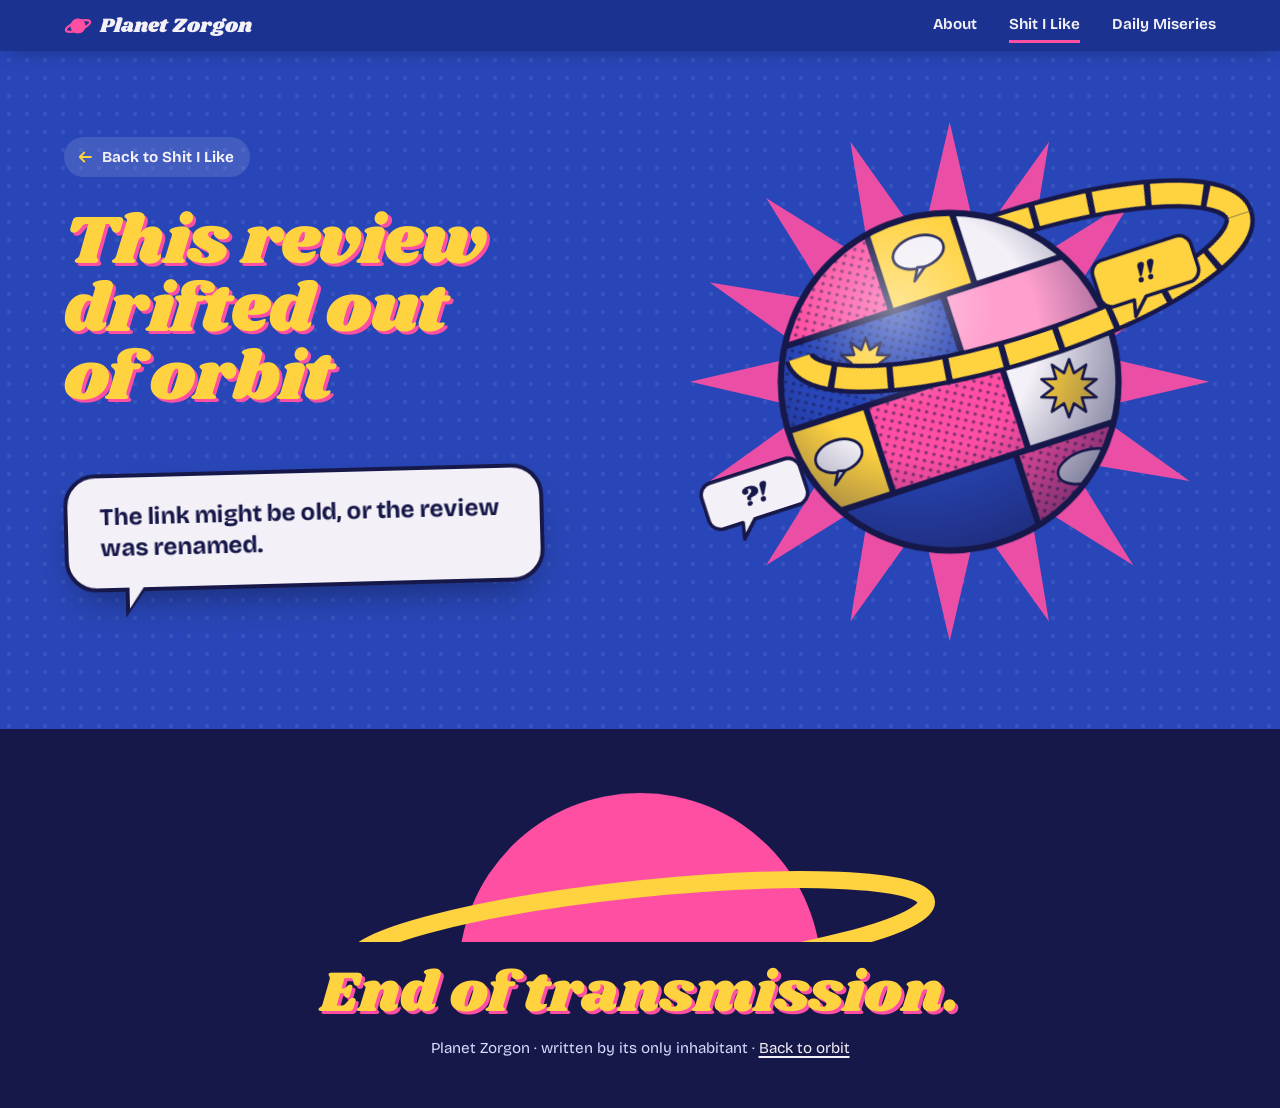
==== review.html @ 76aa34f0 "Planet Zorgon: first launch Co-Authored-By: Claude Opus 5.5 <noreply@anthropic.com> Claude-Session: " ====
<!DOCTYPE html>
<html lang="en">
<head>
  <meta charset="utf-8">
  <meta name="viewport" content="width=device-width, initial-scale=1">
  <title>Review · Planet Zorgon</title>
  <meta name="theme-color" content="#2846b8">
  <link rel="icon" href="images/favicon.svg" type="image/svg+xml">
  <link rel="preload" href="fonts/shrikhand.woff2" as="font" type="font/woff2" crossorigin>
  <link rel="stylesheet" href="styles.css">
</head>
<body class="is-review">

<!-- Icon set (drawn once, reused everywhere) -->
<svg width="0" height="0" style="position:absolute" aria-hidden="true">
  <defs>
    <symbol id="i-planet" viewBox="0 0 24 24">
      <circle cx="12" cy="12" r="6.5" fill="currentColor"/>
      <ellipse cx="12" cy="12" rx="11" ry="3.6" fill="none" stroke="currentColor" stroke-width="1.8" transform="rotate(-20 12 12)"/>
    </symbol>
    <symbol id="i-cloud" viewBox="0 0 24 24">
      <path d="M7 17.5h10.2a4 4 0 0 0 .5-7.97A5.5 5.5 0 0 0 7.1 8.6 4.5 4.5 0 0 0 7 17.5Z" fill="currentColor"/>
      <path d="M8.5 19.8l-.8 2M12.5 19.8l-.8 2M16.5 19.8l-.8 2" stroke="currentColor" stroke-width="1.8" stroke-linecap="round"/>
    </symbol>
    <symbol id="i-close" viewBox="0 0 24 24">
      <path d="M6 6l12 12M18 6 6 18" stroke="currentColor" stroke-width="2.4" stroke-linecap="round"/>
    </symbol>
    <symbol id="i-arrow" viewBox="0 0 24 24">
      <path d="M4 12h15M13 6l6 6-6 6" fill="none" stroke="currentColor" stroke-width="2.4" stroke-linecap="round" stroke-linejoin="round"/>
    </symbol>
    <symbol id="i-spark" viewBox="0 0 24 24">
      <path d="M12 0c.8 6.4 4.4 10.6 12 12-7.6 1.4-11.2 5.6-12 12-.8-6.4-4.4-10.6-12-12 7.6-1.4 11.2-5.6 12-12Z" fill="currentColor"/>
    </symbol>
  </defs>
</svg>

<a class="skip" href="#review">Skip to the review</a>

<header class="bar is-scrolled" id="bar">
  <a class="bar__home" href="index.html#top" aria-label="Planet Zorgon home">
    <svg class="bar__logo" aria-hidden="true"><use href="#i-planet"/></svg>
    <span data-site-name>Planet Zorgon</span>
  </a>
  <nav class="bar__nav" aria-label="Sections">
    <a href="index.html#about">About</a>
    <a href="index.html#like" aria-current="true">Shit I Like</a>
    <a href="index.html#miseries">Daily Miseries</a>
  </nav>
</header>

<main id="main">
  <section class="rv-hero" id="rv-hero">
    <div class="rv-hero__copy">
      <a class="rv-back" id="rv-back" href="index.html#like">
        <svg class="flip" aria-hidden="true"><use href="#i-arrow"/></svg><span>Back to Shit I Like</span>
      </a>
      <h1 class="rv-title" id="rv-title"></h1>
      <div class="rv-meta" id="rv-meta"></div>
      <blockquote class="bubble" id="rv-verdict"></blockquote>
    </div>
    <figure class="rv-planet" aria-hidden="true">
      <svg viewBox="0 0 600 600" class="planet" id="rv-planet-svg"></svg>
      <figcaption id="rv-planet-cap"></figcaption>
    </figure>
  </section>

  <section class="rv-body" id="review" aria-labelledby="rv-review-h">
    <div class="rv-body__inner">
      <div class="rv-cover">
        <div class="ink ink--blue rv-cover__img" id="rv-cover"></div>
        <p class="rv-cover__hint"><span class="hint-hover">Hover to see the real colours</span><span class="hint-tap">Tap to see the real colours</span></p>
      </div>
      <article class="sheet rv-sheet">
        <h2 class="rv-sheet__h" id="rv-review-h">The review</h2>
        <div class="prose" id="rv-text"></div>
        <dl class="rv-credits" id="rv-credits" hidden></dl>
      </article>
    </div>
  </section>

  <section class="rv-more" id="rv-more" aria-labelledby="rv-more-h">
    <h2 class="display" id="rv-more-h"></h2>
    <div class="shelf" id="rv-more-list"></div>
  </section>
</main>

<footer class="foot">
  <svg class="foot__planet" viewBox="0 0 600 200" aria-hidden="true">
    <circle cx="300" cy="230" r="170" fill="#ff4fa3"/>
    <ellipse cx="300" cy="190" rx="270" ry="40" fill="none" stroke="#ffd23f" stroke-width="16" transform="rotate(-6 300 190)"/>
  </svg>
  <p class="foot__end">End of transmission.</p>
  <p class="foot__small"><span data-site-name>Planet Zorgon</span> · written by its only inhabitant · <a href="index.html#top">Back to orbit</a></p>
</footer>

<div class="oops" id="oops" role="alert" hidden></div>

<script src="content.js"></script>
<script src="shared.js"></script>
<script src="review.js"></script>
</body>
</html>
---- styles.css ----
/* =====================================================================
   PLANET ZORGON — risograph zine from another planet
   Three inks (pink, blue, yellow) overprinting on cool paper.
   Change the colours here if you ever want a new look.
   ===================================================================== */

@font-face {
  font-family: "Shrikhand";
  src: url("fonts/shrikhand.woff2") format("woff2");
  font-weight: 400;
  font-display: swap;
}
@font-face {
  font-family: "Bricolage";
  src: url("fonts/bricolage.woff2") format("woff2-variations");
  font-weight: 200 800;
  font-stretch: 75% 100%;
  font-display: swap;
}

:root {
  --pink: #ff4fa3;
  --pink-lite: #ff9fcd;
  --blue: #2846b8;
  --blue-deep: #1c3290;
  --yellow: #ffd23f;
  --paper: #f3f0f7;
  --ink: #17184a;
  --ink-soft: #3d3f78;

  --display: "Shrikhand", "Bricolage", Georgia, serif;
  --body: "Bricolage", system-ui, -apple-system, "Segoe UI", sans-serif;

  --s1: 4px; --s2: 8px; --s3: 12px; --s4: 16px; --s5: 24px;
  --s6: 32px; --s7: 48px; --s8: 64px; --s9: 96px; --s10: 128px;
  --gutter: clamp(20px, 5vw, 64px);
  --ease-out: cubic-bezier(.16, 1, .3, 1);
  --shadow: 0 2px 4px rgba(0, 0, 0, .12), 0 14px 32px -10px rgba(0, 0, 0, .32);
}

*, *::before, *::after { box-sizing: border-box; }
html { scroll-behavior: smooth; scroll-padding-top: 72px; -webkit-text-size-adjust: 100%; }
@media (prefers-reduced-motion: reduce) { html { scroll-behavior: auto; } }
body {
  margin: 0;
  font-family: var(--body);
  font-size: 1.0625rem;
  line-height: 1.6;
  color: var(--ink);
  background: var(--blue);
  font-variation-settings: "wdth" 100;
  -webkit-font-smoothing: antialiased;
  overflow-x: hidden;
}
img { display: block; max-width: 100%; }
button { font: inherit; color: inherit; }
a { color: inherit; text-decoration-thickness: 2px; text-underline-offset: .2em; }
::selection { background: var(--yellow); color: var(--ink); }
:focus-visible { outline: 3px solid var(--yellow); outline-offset: 3px; border-radius: 4px; }
.about :focus-visible, .like :focus-visible, .reader :focus-visible { outline-color: var(--blue); }
html { scrollbar-color: var(--pink) var(--blue-deep); }
code { font-family: ui-monospace, "SF Mono", Menlo, monospace; font-size: .88em; background: rgba(23,24,74,.08); padding: .1em .35em; border-radius: 4px; }
[hidden] { display: none !important; }
.visually-hidden { position: absolute !important; width: 1px; height: 1px; overflow: hidden; clip: rect(0 0 0 0); white-space: nowrap; }

.skip { position: absolute; left: var(--s4); top: -60px; z-index: 100; background: var(--yellow); color: var(--ink); padding: var(--s2) var(--s4); border-radius: 999px; font-weight: 700; }
.skip:focus { top: var(--s3); }

/* Display type: Shrikhand with riso misregistration (the pink plate never lines up) */
.display {
  font-family: var(--display);
  font-weight: 400;
  font-size: clamp(2.6rem, 7vw, 5.5rem);
  line-height: .95;
  letter-spacing: -.01em;
  margin: 0;
  text-wrap: balance;
}

/* ---------------------------------------------------------------------
   INK: every photo is printed in one ink colour; hover shows the real one
   --------------------------------------------------------------------- */
.ink {
  position: relative;
  overflow: hidden;
  isolation: isolate;
  background: var(--inkc, var(--blue));
}
.ink--pink { --inkc: var(--pink); }
.ink--blue { --inkc: var(--blue); }
.ink img {
  width: 100%; height: 100%;
  object-fit: cover;
  filter: grayscale(1) contrast(1.2) brightness(1.08);
  mix-blend-mode: screen;
  transition: filter .5s var(--ease-out);
}
.ink::after { /* halftone grain on top */
  content: ""; position: absolute; inset: 0; pointer-events: none;
  background: radial-gradient(circle at center, rgba(23,24,74,.22) 0 1px, transparent 1.4px) 0 0 / 5px 5px;
  mix-blend-mode: multiply;
  transition: opacity .5s var(--ease-out);
}
.ink:hover img, .ink.is-real img, a:focus-visible .ink img, .reader .ink img { filter: none; mix-blend-mode: normal; }
.ink:hover::after, .ink.is-real::after, a:focus-visible .ink::after, .reader .ink::after { opacity: 0; }

/* Placeholder when there's no picture yet */
.ph {
  position: absolute; inset: 0;
  display: grid; place-content: center; justify-items: center; gap: var(--s2);
  color: rgba(255,255,255,.92);
  background:
    radial-gradient(circle at center, rgba(255,255,255,.18) 0 1.6px, transparent 2px) 0 0 / 9px 9px,
    var(--inkc, var(--blue));
  text-align: center; padding: var(--s4);
}
.ph[hidden] { display: none; }
.ph svg { width: clamp(44px, 30%, 96px); height: auto; }
.ph span { font-weight: 700; font-stretch: 80%; font-size: .8rem; letter-spacing: .06em; text-transform: uppercase; }

/* ---------------------------------------------------------------------
   TOP BAR
   --------------------------------------------------------------------- */
.bar {
  position: fixed; inset: 0 0 auto 0; z-index: 50;
  display: flex; align-items: center; justify-content: space-between; gap: var(--s4);
  padding: var(--s3) var(--gutter);
  color: var(--paper);
  transition: background-color .3s, box-shadow .3s, padding .3s;
}
.bar.is-scrolled { background: var(--blue-deep); box-shadow: 0 6px 20px -8px rgba(0,0,0,.35); padding-block: var(--s2); }
.bar__home { display: inline-flex; align-items: center; gap: var(--s2); text-decoration: none; font-family: var(--display); font-size: 1.25rem; line-height: 1; white-space: nowrap; }
.bar__logo { width: 28px; height: 28px; color: var(--pink); }
.bar__nav { display: flex; gap: clamp(var(--s3), 2.5vw, var(--s6)); font-weight: 650; font-stretch: 85%; font-size: .95rem; }
.bar__nav a { text-decoration: none; padding: var(--s1) 0; border-bottom: 3px solid transparent; transition: border-color .2s, color .2s; white-space: nowrap; }
.bar__nav a:hover { color: var(--yellow); }
.bar__nav a[aria-current] { border-color: var(--pink); }
@media (max-width: 560px) {
  .bar__home span { display: none; }
  .bar__nav { font-size: .9rem; gap: var(--s4); }
}

/* ---------------------------------------------------------------------
   HERO — blue drench, the planet, the name
   --------------------------------------------------------------------- */
.hero {
  position: relative;
  min-height: min(100svh, 980px);
  display: grid;
  grid-template-columns: minmax(0, 1fr) minmax(0, 1.05fr);
  grid-template-rows: 1fr auto;
  align-items: center;
  gap: 0 var(--s6);
  padding: var(--s10) var(--gutter) var(--s7);
  background: var(--blue);
  color: var(--paper);
  overflow: hidden;
}
.hero__sparks svg { position: absolute; left: var(--x); top: var(--y); width: var(--s); height: var(--s); color: var(--yellow); }
.hero__copy { position: relative; z-index: 2; grid-column: 1; grid-row: 1; }
.hero__title {
  font-family: var(--display);
  font-weight: 400;
  font-size: clamp(3.6rem, 10vw, 6rem);
  line-height: .86;
  letter-spacing: -.015em;
  margin: 0 0 var(--s5);
  color: var(--yellow);
  text-shadow: .045em .04em 0 var(--pink);
}
.hero__title span { display: block; }
.hero__title span:last-child { margin-left: .5em; }
.hero__tag { max-width: 34ch; font-size: clamp(1.05rem, 1.6vw, 1.3rem); line-height: 1.45; margin: 0 0 var(--s6); color: #e6e8ff; text-wrap: pretty; }
.hero__moons { display: flex; flex-wrap: wrap; gap: var(--s3); }
.moon {
  --bg: var(--pink);
  display: inline-grid; place-items: center;
  min-width: 104px; height: 104px; padding: 0 var(--s3);
  border-radius: 50%;
  background: var(--bg);
  color: var(--ink);
  font-weight: 760; font-stretch: 78%; font-size: 1.05rem; letter-spacing: .02em; text-transform: uppercase;
  text-decoration: none;
  box-shadow: var(--shadow);
  transition: transform .45s var(--ease-out);
}
.moon--yellow { --bg: var(--yellow); }
.moon--paper { --bg: var(--paper); }
.moon:nth-child(1) { transform: rotate(-8deg); }
.moon:nth-child(2) { transform: rotate(5deg) translateY(10px); }
.moon:nth-child(3) { transform: rotate(-3deg) translateY(-4px); }
.moon:hover, .moon:focus-visible { transform: rotate(0) translateY(-6px) scale(1.06); }

.hero__planet { grid-column: 2; grid-row: 1 / span 2; position: relative; z-index: 1; align-self: center; padding: 0 var(--s4); }
.planet { width: 100%; height: auto; max-width: 760px; overflow: visible; display: block; margin-inline: auto; }
.planet g { transform-box: view-box; }

.hero__latest {
  grid-column: 1; grid-row: 2; justify-self: start;
  position: relative; z-index: 2;
  display: inline-flex; align-items: center; gap: var(--s3);
  max-width: 100%;
  margin-top: var(--s7);
  padding: var(--s3) var(--s4) var(--s3) var(--s3);
  background: var(--paper); color: var(--ink);
  border-radius: 999px;
  text-decoration: none;
  box-shadow: var(--shadow);
  transition: transform .4s var(--ease-out);
}
.hero__latest:hover { transform: translateX(6px); }
.hero__latest-label { flex: none; background: var(--ink); color: var(--yellow); border-radius: 999px; padding: var(--s1) var(--s3); font-size: .78rem; font-weight: 750; font-stretch: 80%; letter-spacing: .06em; text-transform: uppercase; }
.hero__latest-text { overflow: hidden; text-overflow: ellipsis; white-space: nowrap; font-weight: 500; }
.hero__latest-text b { font-weight: 750; margin-right: var(--s1); }
.hero__latest svg { width: 20px; height: 20px; flex: none; color: var(--pink); }

@media (max-width: 860px) {
  .hero { grid-template-columns: minmax(0, 1fr); grid-template-rows: auto auto auto; padding-top: var(--s9); text-align: left; }
  .hero__planet { grid-column: 1; grid-row: 1; width: min(100%, 480px); justify-self: center; margin: calc(var(--s5) * -1) 0 calc(var(--s7) * -1); }
  .hero__copy { grid-row: 2; }
  .hero__latest { grid-row: 3; margin-top: var(--s6); }
  .moon { min-width: 88px; height: 88px; font-size: .95rem; }
}

/* The authored moment: three ink plates slide into register */
/* Constant spin: the surface slides one full copy-width, then loops seamlessly */
.planet__surface { animation: spin 22s linear infinite; }
@keyframes spin { to { transform: translateX(-380px); } }
.hero__planet { animation: bob 7s ease-in-out infinite alternate; }
@keyframes bob { from { transform: translateY(-6px) rotate(-1deg); } to { transform: translateY(8px) rotate(1.5deg); } }
.motion .planet__ball { animation: plate-a 1.6s var(--ease-out) both; }
.motion .planet__dots { animation: plate-b 1.9s var(--ease-out) both; }
.motion .planet__ring { animation: plate-c 1.7s var(--ease-out) both; }
.motion .hero__title span { animation: title-in 1.2s var(--ease-out) both; }
.motion .hero__title span:last-child { animation-delay: .12s; }
.motion .hero__tag, .motion .hero__moons, .motion .hero__latest { animation: fade-up 1s .45s var(--ease-out) both; }
.motion .hero__moons { animation-delay: .6s; }
.motion .hero__latest { animation-delay: .8s; }
@keyframes plate-a { from { transform: translate(-46px, 30px); opacity: .0; } 30% { opacity: 1; } to { transform: none; } }
@keyframes plate-b { from { transform: translate(58px, -20px); opacity: 0; } 30% { opacity: 1; } to { transform: none; } }
@keyframes plate-c { from { transform: translate(20px, 50px) rotate(-18deg); opacity: 0; } 30% { opacity: 1; } to { transform: rotate(-18deg); } }
@keyframes title-in { from { text-shadow: .4em .3em 0 var(--pink); opacity: 0; transform: translateY(24px); filter: blur(6px); } to { text-shadow: .045em .04em 0 var(--pink); opacity: 1; transform: none; filter: none; } }
@keyframes fade-up { from { opacity: 0; transform: translateY(16px); } to { opacity: 1; transform: none; } }

/* ---------------------------------------------------------------------
   ABOUT — yellow ground, alien passport
   --------------------------------------------------------------------- */
.about {
  background: var(--yellow);
  padding: var(--s10) var(--gutter) var(--s9);
  position: relative;
}
.about::before { /* torn-edge transition from blue */
  content: ""; position: absolute; left: 0; right: 0; top: -1px; height: 28px;
  background: var(--blue);
  -webkit-mask: radial-gradient(14px 14px at 14px 0, #000 98%, transparent) 0 0 / 28px 28px repeat-x;
          mask: radial-gradient(14px 14px at 14px 0, #000 98%, transparent) 0 0 / 28px 28px repeat-x;
}
.about__inner {
  max-width: 1180px; margin: 0 auto;
  display: grid; grid-template-columns: minmax(0, 440px) minmax(0, 1fr); gap: var(--s8);
  align-items: start;
}
.about .display { color: var(--blue); text-shadow: .05em .045em 0 var(--pink); margin-bottom: var(--s5); }
.prose { max-width: 66ch; }
.prose p { margin: 0 0 1em; text-wrap: pretty; }
.prose p:last-child { margin-bottom: 0; }
.about .prose { font-size: 1.15rem; }

.passport {
  position: relative;
  background: var(--paper);
  border-radius: 18px;
  padding: var(--s5);
  transform: rotate(-2.5deg);
  box-shadow: var(--shadow);
}
.passport__head { display: flex; align-items: center; gap: var(--s2); margin-bottom: var(--s4); padding-bottom: var(--s3); border-bottom: 2px dashed rgba(23,24,74,.3); font-weight: 760; font-stretch: 78%; letter-spacing: .07em; text-transform: uppercase; font-size: .85rem; color: var(--blue); }
.passport__head svg { width: 22px; height: 22px; color: var(--pink); }
.passport__body { display: grid; grid-template-columns: 150px 1fr; gap: var(--s5); align-items: start; }
.passport__photo { aspect-ratio: 3 / 4; border-radius: 10px; }
.passport__fields { margin: 0; display: grid; gap: var(--s3); }
.passport__fields div { display: grid; gap: 0; }
.passport__fields dt { font-size: .72rem; font-weight: 700; font-stretch: 78%; letter-spacing: .08em; text-transform: uppercase; color: var(--ink-soft); }
.passport__fields dd { margin: 0; font-weight: 650; line-height: 1.25; overflow-wrap: anywhere; }
.passport__stamp { position: absolute; right: -26px; bottom: -34px; width: 124px; color: #c21d73; transform: rotate(14deg); mix-blend-mode: multiply; opacity: .92; font-family: var(--body); font-weight: 800; font-stretch: 75%; }
.passport__stamp svg { width: 100%; height: auto; display: block; }

.evidence { list-style: none; margin: var(--s9) auto 0; padding: 0; max-width: 1180px; display: grid; grid-template-columns: repeat(auto-fit, minmax(200px, 1fr)); gap: var(--s6); }
.evidence__item figure { margin: 0; background: var(--paper); padding: var(--s3) var(--s3) var(--s4); border-radius: 6px; transform: rotate(var(--r)); box-shadow: var(--shadow); transition: transform .5s var(--ease-out); }
.evidence__item figure:hover { transform: rotate(0) scale(1.03); }
.evidence__item .ink { aspect-ratio: 1; border-radius: 3px; }
.evidence__item figcaption { margin-top: var(--s3); font-weight: 600; font-stretch: 85%; color: var(--ink-soft); }

@media (max-width: 860px) {
  .about__inner { grid-template-columns: 1fr; gap: var(--s8); }
  .passport { max-width: 440px; }
}
@media (max-width: 420px) {
  .passport__body { grid-template-columns: 110px 1fr; gap: var(--s4); }
  .passport__stamp { width: 96px; right: -10px; }
}

/* ---------------------------------------------------------------------
   SHIT I LIKE — pink ground, prints pinned up
   --------------------------------------------------------------------- */
.like {
  background: var(--pink);
  padding: var(--s9) var(--gutter) var(--s10);
}
.like__head { max-width: 1180px; margin: 0 auto var(--s7); display: flex; flex-wrap: wrap; align-items: end; justify-content: space-between; gap: var(--s5) var(--s6); }
.like .display { color: var(--ink); text-shadow: .05em .045em 0 var(--yellow); }

.tabs { display: flex; gap: var(--s2); background: rgba(255,255,255,.3); padding: var(--s1); border-radius: 999px; }
.tabs [role="tab"] {
  border: 0; cursor: pointer;
  background: transparent;
  padding: var(--s2) var(--s5);
  border-radius: 999px;
  font-weight: 760; font-stretch: 80%; font-size: 1.05rem; letter-spacing: .03em; text-transform: uppercase;
  color: var(--ink);
  transition: background-color .25s, color .25s;
}
.tabs [role="tab"]:hover { background: rgba(255,255,255,.55); }
.tabs [role="tab"][aria-selected="true"] { background: var(--ink); color: var(--yellow); }
.tabs__n { font-variant-numeric: tabular-nums; opacity: .7; margin-left: 2px; font-weight: 600; }
@media (max-width: 480px) {
  .tabs { width: 100%; }
  .tabs [role="tab"] { flex: 1; padding-inline: var(--s2); font-size: .95rem; }
}

.shelf { max-width: 1180px; margin: 0 auto; display: grid; grid-template-columns: repeat(auto-fill, minmax(230px, 1fr)); gap: var(--s7) var(--s6); align-items: start; }
.shelf:focus-visible { outline-offset: 12px; }
.print { transform: rotate(var(--r)); transition: transform .5s var(--ease-out); }
.print:hover, .print:focus-within { transform: rotate(0) translateY(-6px); }
.print__link { display: block; text-decoration: none; background: var(--paper); border-radius: 10px; padding: var(--s3); box-shadow: var(--shadow); height: 100%; }
.print__img { aspect-ratio: 2 / 3; border-radius: 5px; }
.shelf--games .print__img { aspect-ratio: 4 / 3; }
.shelf--comics .print__img { aspect-ratio: 3 / 4; }
.print__text { padding: var(--s4) var(--s2) var(--s2); }
.print__title { font-family: var(--display); font-weight: 400; font-size: 1.45rem; line-height: 1.05; margin: 0 0 var(--s2); color: var(--blue); text-wrap: balance; }
.print__year { font-family: var(--body); font-size: .85rem; font-weight: 650; color: var(--ink-soft); letter-spacing: .02em; white-space: nowrap; }
.print__verdict { margin: var(--s3) 0 var(--s4); font-weight: 520; line-height: 1.4; }
.print__more { display: inline-flex; align-items: center; gap: var(--s2); font-weight: 760; font-stretch: 80%; letter-spacing: .04em; text-transform: uppercase; font-size: .85rem; color: var(--ink); border-bottom: 2px solid var(--pink); padding-bottom: 2px; }
.print__more svg { width: 16px; height: 16px; transition: transform .35s var(--ease-out); }
.print__link:hover .print__more svg { transform: translateX(4px); }

/* The first item gets the big poster treatment */
.print--lead { grid-column: span 2; }
.print--lead .print__link { display: grid; grid-template-columns: minmax(0, .9fr) minmax(0, 1fr); gap: var(--s4); align-items: center; }
.print--lead .print__title { font-size: clamp(1.8rem, 3vw, 2.5rem); }
.print--lead .print__verdict { font-size: 1.2rem; }
.shelf--games .print--lead .print__link { grid-template-columns: minmax(0, 1.25fr) minmax(0, 1fr); }
@media (max-width: 560px) {
  .print--lead { grid-column: auto; }
  .print--lead .print__link { display: block; }
}

.score { display: inline-flex; gap: 3px; }
.score svg { width: 22px; height: 22px; }
.score .on { color: var(--pink); }
.score .off { color: rgba(23,24,74,.18); }

.sample { display: inline-block; vertical-align: middle; margin-bottom: var(--s2); padding: 2px var(--s2); border: 1.5px dashed currentColor; border-radius: 6px; font-family: var(--body); font-size: .7rem; font-weight: 700; font-stretch: 80%; letter-spacing: .07em; text-transform: uppercase; color: #9b1f5e; }

.empty { grid-column: 1 / -1; display: grid; justify-items: center; gap: var(--s3); padding: var(--s8) var(--s5); text-align: center; border: 2px dashed rgba(23,24,74,.35); border-radius: 16px; font-weight: 600; }
.empty svg { width: 48px; height: 48px; color: var(--blue); }
.empty p { margin: 0; max-width: 40ch; }

/* ---------------------------------------------------------------------
   DAILY MISERIES — blue ground, tear-off calendar + diary sheet
   --------------------------------------------------------------------- */
.miseries {
  background: var(--blue);
  color: var(--paper);
  padding: var(--s9) var(--gutter) var(--s10);
  position: relative;
}
.miseries::before {
  content: ""; position: absolute; left: 0; right: 0; top: -1px; height: 28px;
  background: var(--pink);
  -webkit-mask: radial-gradient(14px 14px at 14px 0, #000 98%, transparent) 0 0 / 28px 28px repeat-x;
          mask: radial-gradient(14px 14px at 14px 0, #000 98%, transparent) 0 0 / 28px 28px repeat-x;
}
.miseries__head { max-width: 1180px; margin: 0 auto var(--s7); }
.miseries .display { color: var(--yellow); text-shadow: .05em .045em 0 var(--pink); }
.miseries__sub { margin: var(--s4) 0 0; color: #d6dbff; font-size: 1.15rem; }
.miseries__body { max-width: 1180px; margin: 0 auto; display: grid; grid-template-columns: 132px minmax(0, 1fr); gap: var(--s6); align-items: start; }

.calendar { position: relative; display: flex; flex-direction: column; gap: var(--s3); max-height: 640px; overflow-y: auto; padding: var(--s2) var(--s3) var(--s2) var(--s1); scrollbar-width: thin; scrollbar-color: var(--yellow) transparent; }
.day {
  position: relative; flex: none;
  display: grid; justify-items: center;
  border: 0; cursor: pointer;
  background: var(--paper); color: var(--ink);
  border-radius: 10px;
  padding: var(--s3) var(--s2) var(--s4);
  box-shadow: 0 2px 0 rgba(0,0,0,.22);
  transition: transform .35s var(--ease-out), background-color .2s;
  overflow: hidden;
}
.day::before { /* the binding strip at the top of a tear-off calendar */
  content: ""; position: absolute; inset: 0 0 auto; height: 10px; background: var(--pink);
}
.day:hover { transform: translateX(4px); }
.day[aria-selected="true"] { background: var(--yellow); transform: translateX(10px) rotate(-2deg); box-shadow: var(--shadow); }
.day__num { font-family: var(--display); font-size: 2.4rem; line-height: 1; margin-top: var(--s2); font-variant-numeric: tabular-nums; }
.day__mon { font-weight: 760; font-stretch: 78%; text-transform: uppercase; letter-spacing: .08em; font-size: .8rem; }
.day__lvl { /* misery bar: wider = worse */
  position: absolute; left: 0; bottom: 0; height: 5px;
  width: calc(var(--lvl) * 20%);
  background: var(--blue);
}

.sheet {
  background: var(--paper); color: var(--ink);
  border-radius: 14px;
  padding: clamp(var(--s5), 4vw, var(--s8));
  min-height: 420px;
  box-shadow: 0 30px 60px -30px rgba(0, 0, 0, .5);
  /* ruled diary lines */
  background-image: repeating-linear-gradient(to bottom, transparent 0 calc(1.6em - 1px), rgba(40,70,184,.13) calc(1.6em - 1px) 1.6em);
  background-position: 0 2px;
}
.sheet.is-new { animation: sheet-in .6s var(--ease-out); }
@keyframes sheet-in { from { opacity: .2; transform: translateY(10px) rotate(.4deg); filter: blur(3px); } to { opacity: 1; transform: none; filter: none; } }
.sheet__head { margin-bottom: var(--s6); }
.sheet__date { margin: 0 0 var(--s2); font-weight: 760; font-stretch: 80%; letter-spacing: .06em; text-transform: uppercase; color: var(--blue); font-size: .9rem; }
.sheet__title { font-family: var(--display); font-weight: 400; font-size: clamp(1.9rem, 4vw, 3rem); line-height: 1; margin: 0 0 var(--s4); color: var(--ink); text-wrap: balance; }
.sheet .prose { font-size: 1.12rem; }
.sheet__img { margin: 0 0 var(--s6); aspect-ratio: 16 / 9; border-radius: 8px; max-width: 66ch; }
.sheet__nav { display: flex; justify-content: space-between; gap: var(--s4); margin-top: var(--s7); padding-top: var(--s4); border-top: 2px dashed rgba(23,24,74,.25); }
.sheet__nav button { display: inline-flex; align-items: center; gap: var(--s2); border: 0; background: none; cursor: pointer; padding: var(--s2) 0; font-weight: 760; font-stretch: 80%; letter-spacing: .05em; text-transform: uppercase; font-size: .9rem; color: var(--blue); }
.sheet__nav button:hover { color: #c21d73; }
.sheet__nav svg { width: 18px; height: 18px; }
.sheet__nav .flip { transform: scaleX(-1); }

.misery { display: inline-flex; align-items: center; gap: 3px; }
.misery svg { width: 26px; height: 26px; }
.misery .on { color: var(--blue); }
.misery .off { color: rgba(23,24,74,.15); }
.misery__name { margin-left: var(--s3); font-weight: 760; font-stretch: 80%; text-transform: uppercase; letter-spacing: .06em; font-size: .85rem; color: #c21d73; }
.empty--sheet { border-color: rgba(23,24,74,.25); }
.empty--sheet svg { color: var(--blue); }

@media (max-width: 760px) {
  .miseries__body { grid-template-columns: 1fr; gap: var(--s4); }
  .calendar { flex-direction: row; max-height: none; overflow-x: auto; overflow-y: visible; padding: var(--s3) var(--s1) var(--s4); margin: 0 calc(var(--gutter) * -1); padding-inline: var(--gutter); scroll-snap-type: x proximity; }
  .day { width: 84px; scroll-snap-align: start; }
  .day:hover { transform: translateY(-3px); }
  .day[aria-selected="true"] { transform: translateY(-6px) rotate(-2deg); }
}

/* ---------------------------------------------------------------------
   REVIEW READER (pop-up)
   --------------------------------------------------------------------- */
.reader {
  width: min(980px, calc(100vw - 32px));
  max-height: calc(100dvh - 32px);
  padding: 0; border: 0; border-radius: 18px;
  background: var(--paper); color: var(--ink);
  box-shadow: 0 40px 100px -20px rgba(0,0,0,.5);
  overflow: hidden;
}
.reader::backdrop { background: rgba(23, 24, 74, .72); }
@supports (backdrop-filter: blur(1px)) { .reader::backdrop { backdrop-filter: blur(4px); } }
.reader[open] { animation: reader-in .5s var(--ease-out); }
@keyframes reader-in { from { opacity: 0; transform: translateY(24px) scale(.97); } to { opacity: 1; transform: none; } }
.reader__inner { display: grid; grid-template-columns: minmax(0, 360px) minmax(0, 1fr); max-height: calc(100dvh - 32px); overflow-y: auto; }
.reader__img { min-height: 100%; aspect-ratio: 2 / 3; }
.reader__text { padding: var(--s7) var(--s7) var(--s7) var(--s6); }
.reader__cat { margin: 0 0 var(--s3); font-weight: 760; font-stretch: 80%; letter-spacing: .07em; text-transform: uppercase; font-size: .85rem; color: var(--blue); display: flex; flex-wrap: wrap; align-items: center; gap: var(--s3); }
.reader__cat .sample { margin: 0; }
.reader__title { font-family: var(--display); font-weight: 400; font-size: clamp(2rem, 4vw, 3.2rem); line-height: 1; margin: 0 0 var(--s4); color: var(--blue); text-shadow: .04em .04em 0 var(--pink-lite); text-wrap: balance; }
.reader__verdict { font-size: 1.3rem; font-weight: 650; line-height: 1.35; margin: var(--s4) 0 var(--s6); }
.reader .prose { font-size: 1.1rem; }
.reader__close {
  position: absolute; top: var(--s3); right: var(--s3); z-index: 2;
  width: 48px; height: 48px; border: 0; border-radius: 50%; cursor: pointer;
  display: grid; place-items: center;
  background: var(--ink); color: var(--yellow);
  transition: transform .3s var(--ease-out);
}
.reader__close:hover { transform: rotate(90deg); }
.reader__close svg { width: 22px; height: 22px; }
@media (max-width: 720px) {
  .reader__inner { grid-template-columns: 1fr; }
  .reader__img { aspect-ratio: 16 / 10; min-height: 0; }
  .reader__text { padding: var(--s6) var(--s5) var(--s7); }
}

/* ---------------------------------------------------------------------
   FOOTER
   --------------------------------------------------------------------- */
.foot { background: var(--ink); color: #d6dbff; text-align: center; padding: 0 var(--gutter) var(--s7); overflow: hidden; }
.foot__planet { display: block; width: min(640px, 110%); margin: 0 auto; height: auto; }
.foot__end { font-family: var(--display); font-size: clamp(2rem, 6vw, 3.6rem); line-height: 1; color: var(--yellow); margin: var(--s5) 0 var(--s3); position: relative; text-shadow: .05em .045em 0 var(--pink); }
.foot__small { margin: 0; font-size: .95rem; }
.foot__small a { color: var(--paper); }

/* If content.js has a typo */
.oops { position: fixed; left: 50%; bottom: var(--s5); transform: translateX(-50%); z-index: 200; width: min(560px, calc(100vw - 32px)); background: var(--yellow); color: var(--ink); padding: var(--s4) var(--s5); border-radius: 14px; box-shadow: var(--shadow); }

@media (prefers-reduced-motion: reduce) {
  *, *::before, *::after { animation: none !important; transition: none !important; }
}

/* =====================================================================
   REVIEW PAGES (review.html) — one planet per category
   ===================================================================== */
.is-review .bar { position: sticky; top: 0; }
.flip { transform: scaleX(-1); }

.rv-hero {
  position: relative; overflow: hidden;
  display: grid; grid-template-columns: minmax(0, 1.1fr) minmax(0, 1fr); align-items: center; gap: var(--s6);
  padding: var(--s8) var(--gutter) var(--s9);
  background: var(--blue); color: var(--paper);
  background-image: radial-gradient(circle at center, rgba(255,255,255,.07) 0 2px, transparent 2.5px);
  background-size: 18px 18px;
}
.rv-hero__copy { position: relative; z-index: 2; max-width: 680px; }
.rv-back {
  display: inline-flex; align-items: center; gap: var(--s2);
  margin-bottom: var(--s6); padding: var(--s2) var(--s4) var(--s2) var(--s3);
  border-radius: 999px; background: rgba(255,255,255,.12);
  text-decoration: none; font-weight: 700; font-stretch: 85%; font-size: .95rem;
  transition: background-color .2s, transform .35s var(--ease-out);
}
.rv-back:hover { background: rgba(255,255,255,.22); transform: translateX(-4px); }
.rv-back svg { width: 18px; height: 18px; color: var(--yellow); }
.rv-title {
  font-family: var(--display); font-weight: 400;
  font-size: clamp(2.3rem, 5.4vw, 4.6rem); line-height: .98; letter-spacing: -.01em;
  margin: 0 0 var(--s5); color: var(--yellow);
  text-shadow: .045em .04em 0 var(--pink);
  text-wrap: balance;
}
.rv-meta { display: flex; flex-wrap: wrap; align-items: center; gap: var(--s3) var(--s4); margin-bottom: var(--s6); font-weight: 750; font-stretch: 80%; letter-spacing: .06em; text-transform: uppercase; font-size: .9rem; color: #dfe3ff; }
.rv-meta .score .off { color: rgba(255,255,255,.22); }
.rv-meta .sample { color: var(--yellow); margin: 0; }

/* The verdict as a comic speech bubble */
.bubble {
  position: relative; margin: 0 0 var(--s5); max-width: 30ch;
  padding: var(--s5) var(--s6);
  background: var(--paper); color: var(--ink);
  border: 4px solid var(--ink); border-radius: 32px;
  font-weight: 720; font-size: clamp(1.2rem, 2vw, 1.5rem); line-height: 1.3;
  box-shadow: 0 18px 40px -16px rgba(0,0,0,.45);
  transform: rotate(-1.5deg);
  text-wrap: pretty;
}
.bubble::before, .bubble::after { content: ""; position: absolute; left: 56px; border-style: solid; }
.bubble::before { bottom: -30px; border-width: 30px 22px 0 0; border-color: var(--ink) transparent transparent transparent; }
.bubble::after { bottom: -21px; left: 60px; border-width: 22px 15px 0 0; border-color: var(--paper) transparent transparent transparent; }

.rv-planet { position: relative; margin: 0; z-index: 1; }
.rv-planet .planet { max-width: 620px; }
.rv-planet figcaption { text-align: center; margin-top: calc(var(--s4) * -1); font-weight: 700; font-stretch: 80%; letter-spacing: .06em; text-transform: uppercase; font-size: .8rem; color: #c9cfff; }
.rv-burst { transform-origin: 300px 300px; transform-box: view-box; opacity: .9; }
.motion .rv-burst { animation: burst-turn 60s linear infinite; }
@keyframes burst-turn { to { transform: rotate(360deg); } }
.motion .rv-hero__copy > * { animation: fade-up .9s var(--ease-out) both; }
.motion .rv-title { animation-delay: .08s !important; }
.motion .rv-meta { animation-delay: .16s !important; }
.motion .bubble { animation: pop .7s .3s var(--ease-out) both !important; }
@keyframes pop { from { opacity: 0; transform: scale(.6) rotate(-8deg); } to { opacity: 1; transform: rotate(-1.5deg); } }

.rv-body {
  position: relative;
  background: var(--yellow);
  padding: var(--s9) var(--gutter);
}
.rv-body::before {
  content: ""; position: absolute; left: 0; right: 0; top: -1px; height: 28px; background: var(--blue);
  -webkit-mask: radial-gradient(14px 14px at 14px 0, #000 98%, transparent) 0 0 / 28px 28px repeat-x;
          mask: radial-gradient(14px 14px at 14px 0, #000 98%, transparent) 0 0 / 28px 28px repeat-x;
}
.rv-body__inner { max-width: 1180px; margin: 0 auto; display: grid; grid-template-columns: minmax(0, 400px) minmax(0, 1fr); gap: var(--s8); align-items: start; }
.rv-cover { position: sticky; top: 96px; }
.rv-cover__img { aspect-ratio: 2 / 3; border-radius: 8px; border: 10px solid var(--paper); box-shadow: var(--shadow); transform: rotate(-2deg); }
[data-cat="games"] .rv-cover__img { aspect-ratio: 4 / 3; }
[data-cat="comics"] .rv-cover__img { aspect-ratio: 2 / 3; }
.rv-cover__hint { margin: var(--s4) 0 0; text-align: center; font-weight: 650; font-stretch: 85%; font-size: .9rem; color: var(--ink-soft); }
.rv-sheet { min-height: 0; }
.rv-sheet__h { font-family: var(--display); font-weight: 400; font-size: clamp(1.9rem, 3.4vw, 2.6rem); line-height: 1; margin: 0 0 var(--s5); color: var(--blue); text-shadow: .04em .04em 0 var(--pink-lite); }
.rv-sheet .prose { font-size: 1.2rem; }
.rv-credits { margin: var(--s7) 0 0; padding-top: var(--s5); border-top: 2px dashed rgba(23,24,74,.25); display: grid; grid-template-columns: repeat(auto-fit, minmax(140px, 1fr)); gap: var(--s4); }
.rv-credits dt { font-size: .75rem; font-weight: 700; font-stretch: 78%; letter-spacing: .08em; text-transform: uppercase; color: var(--ink-soft); }
.rv-credits dd { margin: 0; font-weight: 700; font-size: 1.1rem; }

.rv-more { position: relative; background: var(--pink); padding: var(--s9) var(--gutter) var(--s10); }
.rv-more::before {
  content: ""; position: absolute; left: 0; right: 0; top: -1px; height: 28px; background: var(--yellow);
  -webkit-mask: radial-gradient(14px 14px at 14px 0, #000 98%, transparent) 0 0 / 28px 28px repeat-x;
          mask: radial-gradient(14px 14px at 14px 0, #000 98%, transparent) 0 0 / 28px 28px repeat-x;
}
.rv-more .display { max-width: 1180px; margin: 0 auto var(--s7); font-size: clamp(2rem, 5vw, 3.6rem); color: var(--ink); text-shadow: .05em .045em 0 var(--yellow); }

@media (max-width: 900px) {
  .rv-hero { grid-template-columns: minmax(0, 1fr); padding-top: var(--s6); }
  .rv-planet { grid-row: 1; width: min(100%, 460px); justify-self: center; margin-bottom: calc(var(--s5) * -1); }
  .rv-body__inner { grid-template-columns: minmax(0, 1fr); gap: var(--s7); }
  .rv-cover { position: static; max-width: 340px; }
}

.rv-cover__img { cursor: zoom-in; }
.hint-tap { display: none; }
@media (hover: none) { .hint-hover { display: none; } .hint-tap { display: inline; } }
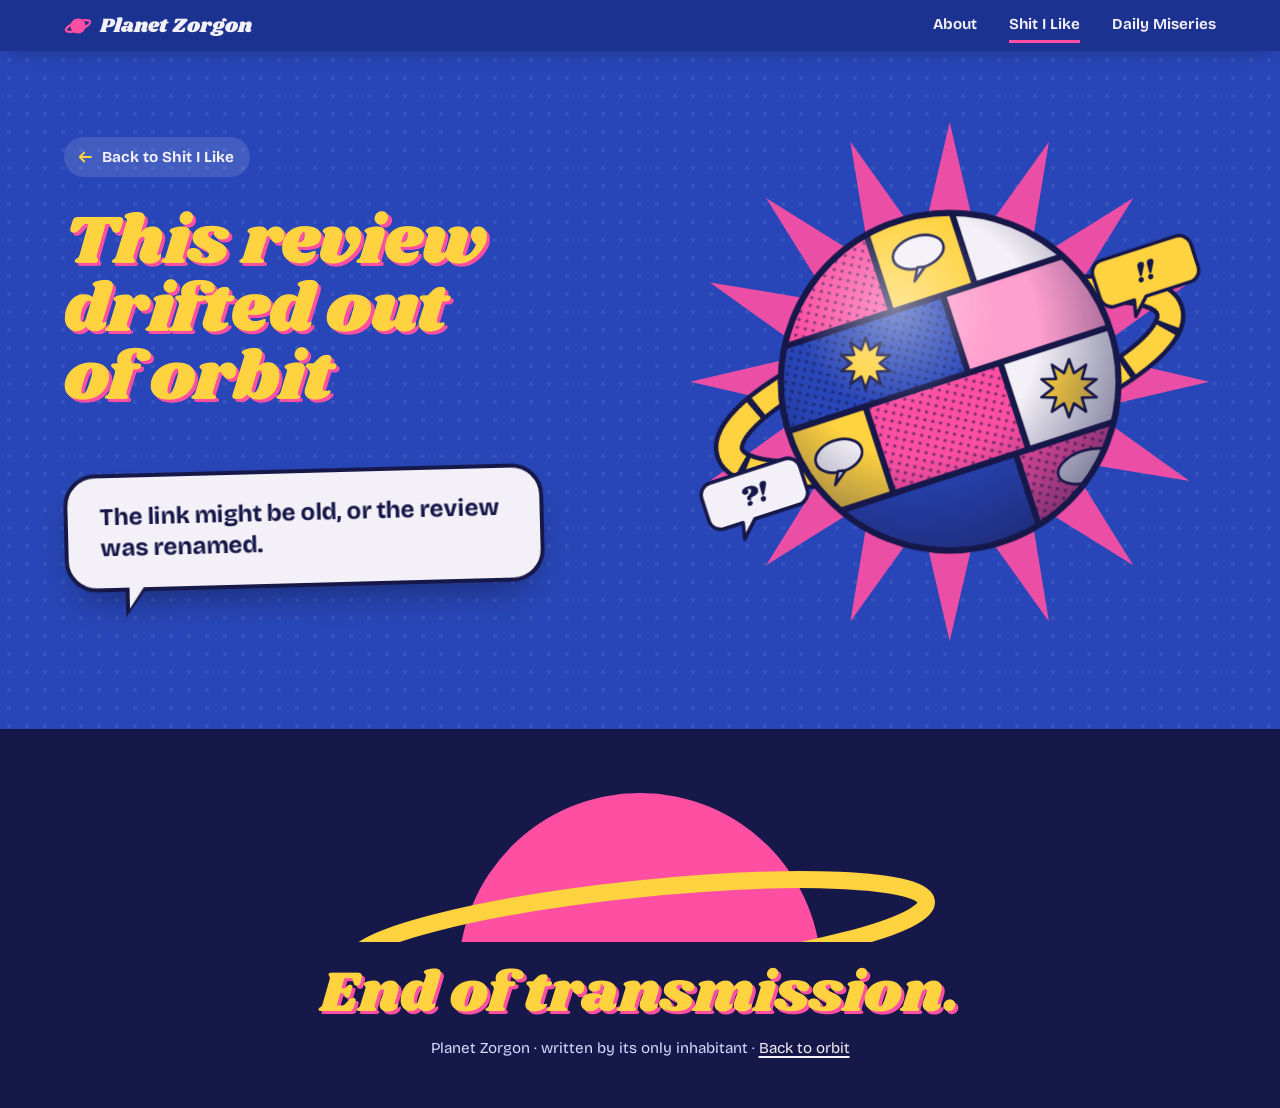
==== commit 1e461f4e: "Add sitemap, robots.txt and search/share descriptions Co-Authored-By: Claude Opus 5.5 <noreply@anthr" ====
--- a/review.html
+++ b/review.html
@@ -4,6 +4,7 @@
   <meta charset="utf-8">
   <meta name="viewport" content="width=device-width, initial-scale=1">
   <title>Review · Planet Zorgon</title>
+  <meta name="description" content="A review from Planet Zorgon: movies, games and comics I like.">
   <meta name="theme-color" content="#2846b8">
   <link rel="icon" href="images/favicon.svg" type="image/svg+xml">
   <link rel="preload" href="fonts/shrikhand.woff2" as="font" type="font/woff2" crossorigin>
--- a/styles.css
+++ b/styles.css
@@ -194,6 +194,7 @@
 .hero__planet { grid-column: 2; grid-row: 1 / span 2; position: relative; z-index: 1; align-self: center; padding: 0 var(--s4); }
 .planet { width: 100%; height: auto; max-width: 760px; overflow: visible; display: block; margin-inline: auto; }
 .planet g { transform-box: view-box; }
+.planet .planet__ring { transform-origin: 300px 300px; }
 
 .hero__latest {
   grid-column: 1; grid-row: 2; justify-self: start;
@@ -608,3 +609,95 @@
 .rv-cover__img { cursor: zoom-in; }
 .hint-tap { display: none; }
 @media (hover: none) { .hint-hover { display: none; } .hint-tap { display: inline; } }
+
+/* ---------- the three wishing stars in the footer ---------- */
+.wish { display: flex; justify-content: center; gap: var(--s5); margin: var(--s5) 0 0; position: relative; z-index: 1; }
+.wish__star { width: 44px; height: 44px; display: grid; place-items: center; border: 0; background: none; cursor: pointer; color: var(--yellow); border-radius: 50%; }
+.wish__star svg { width: 22px; height: 22px; transition: transform .4s var(--ease-out); }
+.wish__star:nth-child(2) svg { width: 16px; height: 16px; }
+.motion .wish__star svg { animation: twinkle 3.2s ease-in-out infinite; }
+.motion .wish__star:nth-child(2) svg { animation-delay: -1.1s; }
+.motion .wish__star:nth-child(3) svg { animation-delay: -2.2s; }
+@keyframes twinkle { 0%, 100% { opacity: .55; transform: scale(.85); } 50% { opacity: 1; transform: scale(1.1); } }
+.wish__star:hover svg { transform: scale(1.3) rotate(15deg); }
+.wish__star.is-wrong svg { animation: nope .45s ease-in-out !important; }
+@keyframes nope { 0%, 100% { transform: translateX(0); } 25% { transform: translateX(-6px); } 75% { transform: translateX(6px); } }
+.wish__star.is-chosen svg { animation: chosen .45s var(--ease-out) forwards !important; color: var(--pink); }
+@keyframes chosen { to { transform: scale(3) rotate(90deg); opacity: 0; } }
+
+/* =====================================================================
+   SPECIAL SPACE (special.html) — Planet Zorgon at night
+   ===================================================================== */
+.is-special { background: var(--ink); color: var(--paper); }
+.is-special .bar { position: sticky; top: 0; background: var(--ink); box-shadow: 0 6px 20px -10px rgba(0,0,0,.5); }
+.sky {
+  position: fixed; inset: 0; z-index: -1; pointer-events: none;
+  background:
+    radial-gradient(circle at 20% 30%, var(--yellow) 0 1.2px, transparent 2px) 0 0 / 140px 140px,
+    radial-gradient(circle at 70% 60%, var(--pink-lite) 0 1px, transparent 1.8px) 0 0 / 90px 90px,
+    radial-gradient(circle at 40% 80%, #fff 0 .8px, transparent 1.5px) 0 0 / 60px 60px,
+    var(--ink);
+}
+
+.gate { min-height: calc(100svh - 64px); display: grid; place-items: center; padding: var(--s6) var(--gutter) var(--s9); }
+.gate__card { width: min(420px, 100%); background: var(--paper); color: var(--ink); border-radius: 22px; padding: var(--s7) var(--s6) var(--s6); text-align: center; box-shadow: 0 30px 80px -20px rgba(0,0,0,.6); }
+.gate__lock { width: 44px; height: 44px; color: var(--pink); margin: 0 auto var(--s4); display: block; }
+.gate__h { font-family: var(--display); font-weight: 400; font-size: 2.2rem; line-height: 1; margin: 0 0 var(--s3); color: var(--blue); }
+.gate__p { margin: 0 0 var(--s5); color: var(--ink-soft); }
+.gate__label { display: block; text-align: left; font-weight: 700; font-stretch: 85%; margin-bottom: var(--s2); }
+.gate__input { width: 100%; font: inherit; font-size: 1.1rem; padding: var(--s3) var(--s4); border: 2px solid rgba(23,24,74,.25); border-radius: 12px; background: #fff; color: var(--ink); caret-color: var(--pink); }
+.gate__input:focus { outline: 3px solid var(--pink); outline-offset: 1px; border-color: var(--ink); }
+.gate__msg { min-height: 1.6em; margin: var(--s2) 0 var(--s3); text-align: left; font-weight: 650; color: #b0145f; }
+.gate__btn { display: inline-flex; justify-content: center; width: 100%; padding: var(--s3) var(--s5); border: 0; border-radius: 999px; background: var(--ink); color: var(--yellow); font-weight: 760; font-stretch: 80%; font-size: 1.05rem; letter-spacing: .04em; text-transform: uppercase; cursor: pointer; text-decoration: none; transition: transform .3s var(--ease-out), background-color .2s; }
+.gate__btn:hover { background: var(--blue); transform: translateY(-2px); }
+.shake { animation: nope .45s ease-in-out; }
+
+.sp-hero { display: grid; grid-template-columns: minmax(0, 1.1fr) minmax(0, 1fr); align-items: center; gap: var(--s6); padding: var(--s7) var(--gutter) var(--s9); max-width: 1320px; margin: 0 auto; }
+.sp-title { font-family: var(--display); font-weight: 400; font-size: clamp(2.6rem, 6vw, 5.2rem); line-height: .95; margin: 0 0 var(--s5); color: var(--yellow); text-shadow: .045em .04em 0 var(--pink); text-wrap: balance; }
+.sp-for { margin: 0; font-size: 1.3rem; color: #d6dbff; }
+.sp-for span { font-family: var(--display); color: var(--pink); font-size: 1.6em; margin-left: var(--s1); }
+.sp-planet .planet { max-width: 560px; }
+.motion .sp-hero__copy > * { animation: fade-up 1s var(--ease-out) both; }
+.motion .sp-for { animation-delay: .2s !important; }
+
+.sp-note { position: relative; background: var(--pink); color: var(--ink); padding: var(--s9) var(--gutter); }
+.sp-note::before, .sp-watch::before {
+  content: ""; position: absolute; left: 0; right: 0; top: -1px; height: 28px; background: var(--ink);
+  -webkit-mask: radial-gradient(14px 14px at 14px 0, #000 98%, transparent) 0 0 / 28px 28px repeat-x;
+          mask: radial-gradient(14px 14px at 14px 0, #000 98%, transparent) 0 0 / 28px 28px repeat-x;
+}
+.sp-note__inner { max-width: 1120px; margin: 0 auto; display: grid; grid-template-columns: minmax(0, 360px) minmax(0, 1fr); gap: var(--s8); align-items: start; }
+.sp-photo { margin: 0; background: var(--paper); padding: var(--s3) var(--s3) var(--s5); border-radius: 6px; transform: rotate(-3deg); box-shadow: var(--shadow); }
+.sp-photo__img { aspect-ratio: 4 / 5; border-radius: 3px; }
+.sp-photo figcaption { margin-top: var(--s3); font-family: var(--display); font-size: 1.2rem; color: var(--blue); text-align: center; }
+.sp-h { font-family: var(--display); font-weight: 400; font-size: clamp(1.9rem, 3.4vw, 2.6rem); line-height: 1; margin: 0 0 var(--s5); color: var(--blue); text-shadow: .04em .04em 0 var(--pink-lite); }
+.sp-letter .prose { font-size: 1.2rem; }
+.sp-sign { margin: var(--s5) 0 0; font-family: var(--display); font-size: 1.5rem; color: #c21d73; }
+
+.sp-watch { position: relative; background: var(--yellow); color: var(--ink); padding: var(--s9) var(--gutter) var(--s10); }
+.sp-watch::before { background: var(--pink); }
+.sp-watch__head { max-width: 1180px; margin: 0 auto var(--s3); display: flex; flex-wrap: wrap; align-items: end; justify-content: space-between; gap: var(--s5); }
+.sp-watch .display { color: var(--ink); text-shadow: .05em .045em 0 var(--pink); }
+.sp-progress { max-width: 1180px; margin: 0 auto var(--s7); font-weight: 700; font-stretch: 85%; color: var(--ink-soft); font-variant-numeric: tabular-nums; }
+.sp-list { list-style: none; margin: 0 auto; padding: 0; max-width: 1180px; display: grid; grid-template-columns: repeat(auto-fill, minmax(min(100%, 300px), 1fr)); gap: var(--s7) var(--s6); }
+.sp-item { display: grid; grid-template-columns: 110px minmax(0, 1fr); gap: var(--s4); background: var(--paper); border-radius: 12px; padding: var(--s3); box-shadow: var(--shadow); transform: rotate(var(--r)); transition: transform .45s var(--ease-out); }
+.sp-item:hover { transform: rotate(0) translateY(-4px); }
+.sp-item__img { aspect-ratio: 2 / 3; border-radius: 6px; align-self: start; }
+.sp-item__text { padding: var(--s2) var(--s2) var(--s2) 0; min-width: 0; }
+.sp-item__type { margin: 0 0 var(--s1); font-weight: 760; font-stretch: 80%; letter-spacing: .06em; text-transform: uppercase; font-size: .78rem; color: var(--blue); }
+.sp-item__title { font-family: var(--display); font-weight: 400; font-size: 1.4rem; line-height: 1.05; margin: 0 0 var(--s2); color: var(--ink); }
+.sp-item__why { margin: 0 0 var(--s4); line-height: 1.45; }
+.sp-tick { display: inline-flex; align-items: center; gap: var(--s2); min-height: 44px; padding: 0 var(--s3) 0 0; border: 0; background: none; cursor: pointer; font-weight: 720; font-stretch: 85%; color: var(--ink); }
+.sp-tick__box { width: 26px; height: 26px; border-radius: 8px; border: 2.5px solid var(--ink); display: grid; place-items: center; transition: background-color .2s; }
+.sp-tick__box svg { width: 16px; height: 16px; color: var(--yellow); opacity: 0; transform: scale(.4); transition: opacity .2s, transform .3s var(--ease-out); }
+.sp-tick[aria-pressed="true"] .sp-tick__box { background: var(--pink); border-color: var(--pink); }
+.sp-tick[aria-pressed="true"] .sp-tick__box svg { opacity: 1; transform: none; color: var(--ink); }
+.sp-item.is-done .sp-item__title { text-decoration: line-through; text-decoration-color: var(--pink); text-decoration-thickness: 3px; }
+.is-special .foot { background: transparent; padding-top: var(--s8); }
+
+@media (max-width: 860px) {
+  .sp-hero { grid-template-columns: minmax(0, 1fr); padding-top: var(--s4); }
+  .sp-planet { grid-row: 1; width: min(100%, 420px); justify-self: center; }
+  .sp-note__inner { grid-template-columns: minmax(0, 1fr); gap: var(--s7); }
+  .sp-photo { max-width: 320px; }
+}
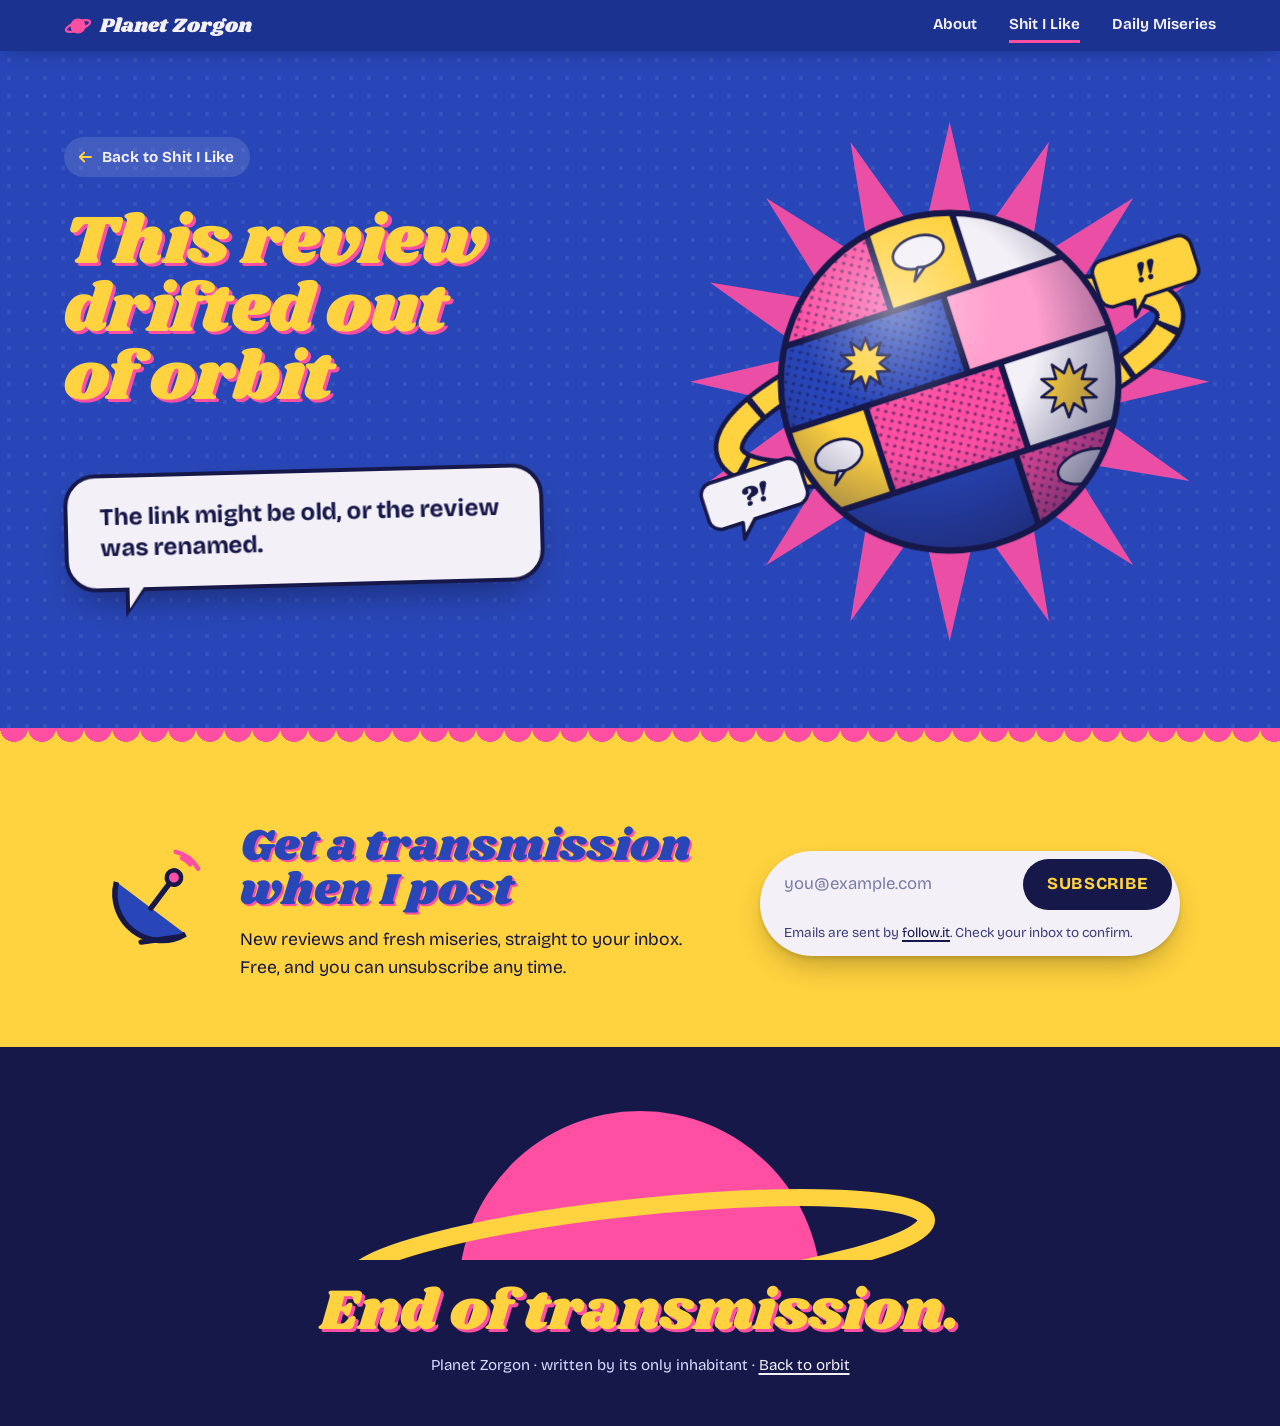
==== commit 4a5024e0: "Add email sign-up band (follow.it) Co-Authored-By: Claude Opus 5.5 <noreply@anthropic.com> Claude-Se" ====
--- a/review.html
+++ b/review.html
@@ -85,6 +85,30 @@
   </section>
 </main>
 
+<!-- Email updates (sends sign-ups to follow.it, which emails new posts from feed.xml) -->
+<section class="signal" id="updates" aria-labelledby="signal-h" style="--scallop:var(--pink)">
+  <div class="signal__inner">
+    <svg class="signal__dish" viewBox="0 0 120 120" aria-hidden="true">
+      <path d="M22 30a52 52 0 0 0 68 68Z" fill="#2846b8"/>
+      <path d="M22 30a52 52 0 0 0 68 68" fill="none" stroke="#17184a" stroke-width="6" stroke-linejoin="round"/>
+      <path d="M56 64l26-26" stroke="#17184a" stroke-width="6" stroke-linecap="round"/>
+      <circle cx="86" cy="34" r="8" fill="#ff4fa3" stroke="#17184a" stroke-width="5"/>
+      <path d="M98 14a26 26 0 0 1 8 8M92 6a38 38 0 0 1 22 22" fill="none" stroke="#ff4fa3" stroke-width="5" stroke-linecap="round"/>
+      <path d="M40 100h40" stroke="#17184a" stroke-width="6" stroke-linecap="round"/>
+    </svg>
+    <div class="signal__copy">
+      <h2 class="signal__h" id="signal-h">Get a transmission when I post</h2>
+      <p class="signal__p">New reviews and fresh miseries, straight to your inbox. Free, and you can unsubscribe any time.</p>
+    </div>
+    <form class="signal__form" action="https://api.follow.it/subscription-form/[base64]/8" method="post" target="_blank" rel="noopener">
+      <label class="visually-hidden" for="signal-email">Your email</label>
+      <input class="signal__input" id="signal-email" type="email" name="email" required autocomplete="email" inputmode="email" placeholder="you@example.com" spellcheck="false">
+      <button class="signal__btn" type="submit">Subscribe</button>
+      <p class="signal__fine">Emails are sent by <a href="https://follow.it" rel="noopener">follow.it</a>. Check your inbox to confirm.</p>
+    </form>
+  </div>
+</section>
+
 <footer class="foot">
   <svg class="foot__planet" viewBox="0 0 600 200" aria-hidden="true">
     <circle cx="300" cy="230" r="170" fill="#ff4fa3"/>
--- a/styles.css
+++ b/styles.css
@@ -701,3 +701,34 @@
   .sp-note__inner { grid-template-columns: minmax(0, 1fr); gap: var(--s7); }
   .sp-photo { max-width: 320px; }
 }
+
+/* ---------- Email sign-up band ("Get a transmission when I post") ---------- */
+.signal { position: relative; background: var(--yellow); color: var(--ink); padding: var(--s9) var(--gutter) var(--s8); }
+.signal::before {
+  content: ""; position: absolute; left: 0; right: 0; top: -1px; height: 28px; background: var(--scallop, var(--blue));
+  -webkit-mask: radial-gradient(14px 14px at 14px 0, #000 98%, transparent) 0 0 / 28px 28px repeat-x;
+          mask: radial-gradient(14px 14px at 14px 0, #000 98%, transparent) 0 0 / 28px 28px repeat-x;
+}
+.signal__inner { max-width: 1080px; margin: 0 auto; display: grid; grid-template-columns: auto minmax(0, 1fr) minmax(0, 420px); align-items: center; gap: var(--s6); }
+.signal__dish { width: 108px; height: 108px; transform: rotate(-8deg); }
+.motion .signal__dish path:last-of-type, .motion .signal__dish path:nth-of-type(5) { animation: beam 2.4s ease-in-out infinite; }
+@keyframes beam { 0%, 100% { opacity: .35; } 50% { opacity: 1; } }
+.signal__h { font-family: var(--display); font-weight: 400; font-size: clamp(1.9rem, 3.6vw, 2.8rem); line-height: 1; margin: 0 0 var(--s3); color: var(--blue); text-shadow: .04em .04em 0 var(--pink); text-wrap: balance; }
+.signal__p { margin: 0; font-size: 1.1rem; max-width: 42ch; }
+.signal__form { display: grid; grid-template-columns: minmax(0, 1fr) auto; gap: var(--s2); background: var(--paper); padding: var(--s2); border-radius: 999px; box-shadow: var(--shadow); }
+.signal__input { min-width: 0; border: 0; background: transparent; font: inherit; font-size: 1.05rem; padding: var(--s3) var(--s4); color: var(--ink); border-radius: 999px; }
+.signal__input:focus { outline: 3px solid var(--blue); outline-offset: 2px; }
+.signal__input::placeholder { color: #7a7ca8; }
+.signal__btn { border: 0; cursor: pointer; border-radius: 999px; padding: var(--s3) var(--s5); background: var(--ink); color: var(--yellow); font-weight: 760; font-stretch: 80%; font-size: 1.05rem; letter-spacing: .04em; text-transform: uppercase; transition: background-color .2s, transform .3s var(--ease-out); }
+.signal__btn:hover { background: var(--blue); transform: translateY(-1px); }
+.signal__fine { grid-column: 1 / -1; margin: var(--s1) var(--s4) var(--s1); font-size: .85rem; color: var(--ink-soft); }
+.signal__fine a { color: var(--ink); }
+@media (max-width: 860px) {
+  .signal__inner { grid-template-columns: auto minmax(0, 1fr); }
+  .signal__form { grid-column: 1 / -1; }
+  .signal__dish { width: 76px; height: 76px; }
+}
+@media (max-width: 420px) {
+  .signal__form { grid-template-columns: 1fr; border-radius: 22px; }
+  .signal__btn { width: 100%; }
+}
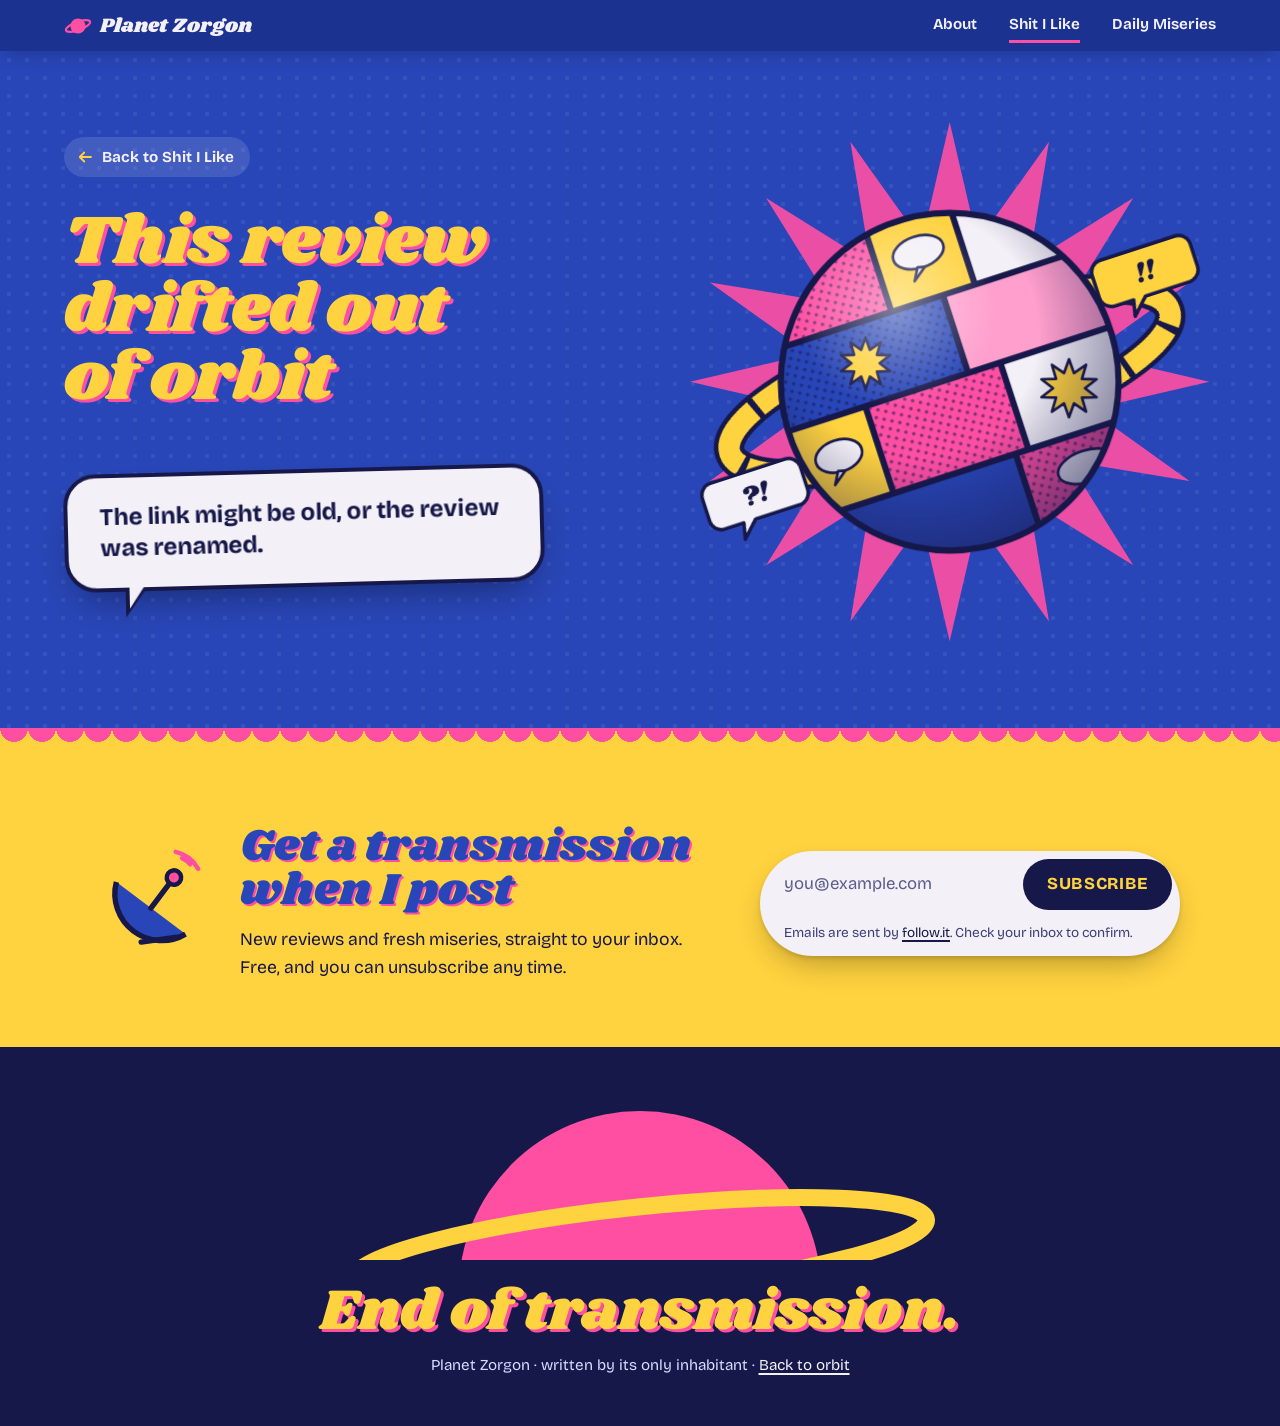
==== commit 2ff2dd0f: "Point sign-up box at the new follow.it feed [skip netlify] Co-Authored-By: Claude Opus 5.5 <noreply@" ====
--- a/review.html
+++ b/review.html
@@ -100,7 +100,7 @@
       <h2 class="signal__h" id="signal-h">Get a transmission when I post</h2>
       <p class="signal__p">New reviews and fresh miseries, straight to your inbox. Free, and you can unsubscribe any time.</p>
     </div>
-    <form class="signal__form" action="https://api.follow.it/subscription-form/[base64]/8" method="post" target="_blank" rel="noopener">
+    <form class="signal__form" action="https://api.follow.it/subscription-form/[base64]/8" method="post" target="_blank" rel="noopener">
       <label class="visually-hidden" for="signal-email">Your email</label>
       <input class="signal__input" id="signal-email" type="email" name="email" required autocomplete="email" inputmode="email" placeholder="you@example.com" spellcheck="false">
       <button class="signal__btn" type="submit">Subscribe</button>
--- a/styles.css
+++ b/styles.css
@@ -284,7 +284,7 @@
 .passport__fields div { display: grid; gap: 0; }
 .passport__fields dt { font-size: .72rem; font-weight: 700; font-stretch: 78%; letter-spacing: .08em; text-transform: uppercase; color: var(--ink-soft); }
 .passport__fields dd { margin: 0; font-weight: 650; line-height: 1.25; overflow-wrap: anywhere; }
-.passport__stamp { position: absolute; right: -26px; bottom: -34px; width: 124px; color: #c21d73; transform: rotate(14deg); mix-blend-mode: multiply; opacity: .92; font-family: var(--body); font-weight: 800; font-stretch: 75%; }
+.passport__stamp { position: absolute; right: -30px; bottom: -64px; width: 124px; color: #c21d73; transform: rotate(14deg); mix-blend-mode: multiply; opacity: .92; font-family: var(--body); font-weight: 800; font-stretch: 75%; }
 .passport__stamp svg { width: 100%; height: auto; display: block; }
 
 .evidence { list-style: none; margin: var(--s9) auto 0; padding: 0; max-width: 1180px; display: grid; grid-template-columns: repeat(auto-fit, minmax(200px, 1fr)); gap: var(--s6); }
@@ -718,7 +718,7 @@
 .signal__form { display: grid; grid-template-columns: minmax(0, 1fr) auto; gap: var(--s2); background: var(--paper); padding: var(--s2); border-radius: 999px; box-shadow: var(--shadow); }
 .signal__input { min-width: 0; border: 0; background: transparent; font: inherit; font-size: 1.05rem; padding: var(--s3) var(--s4); color: var(--ink); border-radius: 999px; }
 .signal__input:focus { outline: 3px solid var(--blue); outline-offset: 2px; }
-.signal__input::placeholder { color: #7a7ca8; }
+.signal__input::placeholder { color: #5a5c8c; }
 .signal__btn { border: 0; cursor: pointer; border-radius: 999px; padding: var(--s3) var(--s5); background: var(--ink); color: var(--yellow); font-weight: 760; font-stretch: 80%; font-size: 1.05rem; letter-spacing: .04em; text-transform: uppercase; transition: background-color .2s, transform .3s var(--ease-out); }
 .signal__btn:hover { background: var(--blue); transform: translateY(-1px); }
 .signal__fine { grid-column: 1 / -1; margin: var(--s1) var(--s4) var(--s1); font-size: .85rem; color: var(--ink-soft); }
@@ -732,3 +732,6 @@
   .signal__form { grid-template-columns: 1fr; border-radius: 22px; }
   .signal__btn { width: 100%; }
 }
+
+.prose strong { font-weight: 760; }
+.about .prose strong { color: var(--blue); }
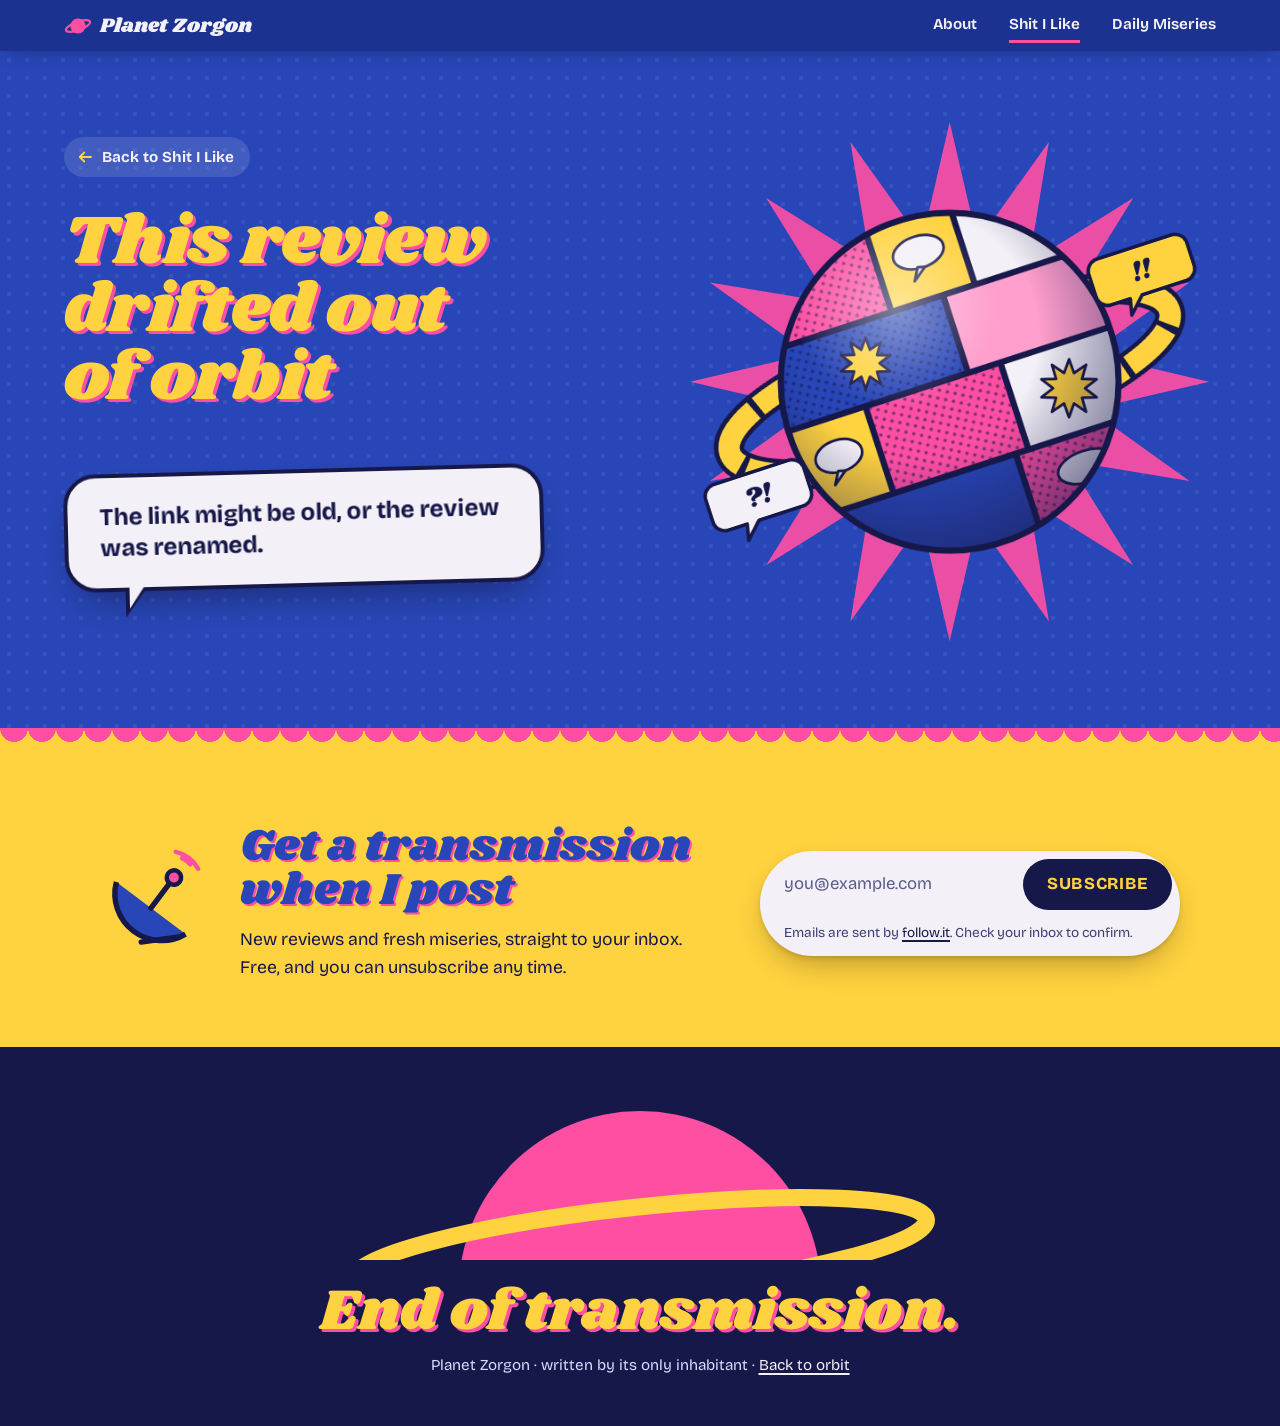
==== commit a4b81515: "Scroll motion: planet parallax, slide-in sections, dropping polaroids [skip netlify] Co-Authored-By:" ====
--- a/review.html
+++ b/review.html
@@ -100,7 +100,7 @@
       <h2 class="signal__h" id="signal-h">Get a transmission when I post</h2>
       <p class="signal__p">New reviews and fresh miseries, straight to your inbox. Free, and you can unsubscribe any time.</p>
     </div>
-    <form class="signal__form" action="https://api.follow.it/subscription-form/[base64]/8" method="post" target="_blank" rel="noopener">
+    <form class="signal__form" action="https://api.follow.it/subscription-form/[base64]/8" method="post">
       <label class="visually-hidden" for="signal-email">Your email</label>
       <input class="signal__input" id="signal-email" type="email" name="email" required autocomplete="email" inputmode="email" placeholder="you@example.com" spellcheck="false">
       <button class="signal__btn" type="submit">Subscribe</button>
@@ -123,5 +123,6 @@
 <script src="content.js"></script>
 <script src="shared.js"></script>
 <script src="review.js"></script>
+<script src="motion.js"></script>
 </body>
 </html>
--- a/styles.css
+++ b/styles.css
@@ -336,7 +336,7 @@
 .print:hover, .print:focus-within { transform: rotate(0) translateY(-6px); }
 .print__link { display: block; text-decoration: none; background: var(--paper); border-radius: 10px; padding: var(--s3); box-shadow: var(--shadow); height: 100%; }
 .print__img { aspect-ratio: 2 / 3; border-radius: 5px; }
-.shelf--games .print__img { aspect-ratio: 4 / 3; }
+.shelf--games .print__img { aspect-ratio: 16 / 9; }
 .shelf--comics .print__img { aspect-ratio: 3 / 4; }
 .print__text { padding: var(--s4) var(--s2) var(--s2); }
 .print__title { font-family: var(--display); font-weight: 400; font-size: 1.45rem; line-height: 1.05; margin: 0 0 var(--s2); color: var(--blue); text-wrap: balance; }
@@ -581,7 +581,7 @@
 .rv-body__inner { max-width: 1180px; margin: 0 auto; display: grid; grid-template-columns: minmax(0, 400px) minmax(0, 1fr); gap: var(--s8); align-items: start; }
 .rv-cover { position: sticky; top: 96px; }
 .rv-cover__img { aspect-ratio: 2 / 3; border-radius: 8px; border: 10px solid var(--paper); box-shadow: var(--shadow); transform: rotate(-2deg); }
-[data-cat="games"] .rv-cover__img { aspect-ratio: 4 / 3; }
+[data-cat="games"] .rv-cover__img { aspect-ratio: 16 / 9; }
 [data-cat="comics"] .rv-cover__img { aspect-ratio: 2 / 3; }
 .rv-cover__hint { margin: var(--s4) 0 0; text-align: center; font-weight: 650; font-stretch: 85%; font-size: .9rem; color: var(--ink-soft); }
 .rv-sheet { min-height: 0; }
@@ -610,20 +610,16 @@
 .hint-tap { display: none; }
 @media (hover: none) { .hint-hover { display: none; } .hint-tap { display: inline; } }
 
-/* ---------- the three wishing stars in the footer ---------- */
+/* ---------- the three wishing stars in the footer ----------
+   All three look and behave exactly alike, so nothing gives away the right one. */
 .wish { display: flex; justify-content: center; gap: var(--s5); margin: var(--s5) 0 0; position: relative; z-index: 1; }
-.wish__star { width: 44px; height: 44px; display: grid; place-items: center; border: 0; background: none; cursor: pointer; color: var(--yellow); border-radius: 50%; }
-.wish__star svg { width: 22px; height: 22px; transition: transform .4s var(--ease-out); }
-.wish__star:nth-child(2) svg { width: 16px; height: 16px; }
-.motion .wish__star svg { animation: twinkle 3.2s ease-in-out infinite; }
-.motion .wish__star:nth-child(2) svg { animation-delay: -1.1s; }
-.motion .wish__star:nth-child(3) svg { animation-delay: -2.2s; }
-@keyframes twinkle { 0%, 100% { opacity: .55; transform: scale(.85); } 50% { opacity: 1; transform: scale(1.1); } }
-.wish__star:hover svg { transform: scale(1.3) rotate(15deg); }
-.wish__star.is-wrong svg { animation: nope .45s ease-in-out !important; }
-@keyframes nope { 0%, 100% { transform: translateX(0); } 25% { transform: translateX(-6px); } 75% { transform: translateX(6px); } }
-.wish__star.is-chosen svg { animation: chosen .45s var(--ease-out) forwards !important; color: var(--pink); }
-@keyframes chosen { to { transform: scale(3) rotate(90deg); opacity: 0; } }
+.wish__star { width: 44px; height: 44px; display: grid; place-items: center; border: 0; background: none; padding: 0; cursor: default; color: var(--yellow); border-radius: 50%; -webkit-tap-highlight-color: transparent; }
+.wish__star:focus { outline: none; }
+.wish__star svg { width: 14px; height: 14px; opacity: .7; }
+.motion .wish__star svg { animation: twinkle 3.6s ease-in-out infinite; }
+.motion .wish__star:nth-child(2) svg { animation-delay: -1.2s; }
+.motion .wish__star:nth-child(3) svg { animation-delay: -2.4s; }
+@keyframes twinkle { 0%, 100% { opacity: .45; } 50% { opacity: .85; } }
 
 /* =====================================================================
    SPECIAL SPACE (special.html) — Planet Zorgon at night
@@ -735,3 +731,110 @@
 
 .prose strong { font-weight: 760; }
 .about .prose strong { color: var(--blue); }
+
+/* wrong-password wiggle on the secret page gate */
+@keyframes nope { 0%, 100% { transform: translateX(0); } 25% { transform: translateX(-6px); } 75% { transform: translateX(6px); } }
+
+/* =====================================================================
+   SPECIAL PAGE PHOTOS: taped polaroids spread across the page
+   ===================================================================== */
+.pola {
+  position: relative; display: block; padding: 8px 8px 26px; border: 0; margin: 0;
+  background: var(--paper); border-radius: 3px; cursor: zoom-in;
+  box-shadow: 0 2px 4px rgba(0,0,0,.18), 0 16px 34px -12px rgba(0,0,0,.55);
+  transform: rotate(var(--r, 0deg)); transition: transform .45s var(--ease-out), box-shadow .45s var(--ease-out);
+}
+.pola img { display: block; width: 100%; height: auto; border-radius: 2px; background: #ddd; }
+.pola::before { /* a strip of washi tape */
+  content: ""; position: absolute; top: -10px; left: 50%; width: 58px; height: 20px;
+  transform: translateX(-50%) rotate(-4deg);
+  background: rgba(255, 210, 63, .78); box-shadow: 0 1px 2px rgba(0,0,0,.15);
+}
+.pola:nth-of-type(even)::before { background: rgba(255, 159, 205, .8); transform: translateX(-50%) rotate(5deg); }
+.pola:hover, .pola:focus-visible { transform: rotate(0deg) scale(1.04); z-index: 3; box-shadow: 0 4px 8px rgba(0,0,0,.2), 0 26px 50px -14px rgba(0,0,0,.6); }
+.pola:focus-visible { outline: 3px solid var(--yellow); outline-offset: 4px; }
+#sp-photo[data-pi] { cursor: zoom-in; }
+
+/* 1. two photos taped in the night sky beside the planet */
+.sp-planet { position: relative; }
+.sp-sky .pola { position: absolute; width: clamp(110px, 15vw, 190px); z-index: 2; }
+.sp-sky .pola--sky1 { top: 2%; left: -4%; }
+.sp-sky .pola--sky2 { bottom: 4%; right: -2%; }
+.sp-sky .pola img { aspect-ratio: 4 / 5; object-fit: cover; }
+
+/* 2. two small photos taped onto the note */
+.sp-letter { position: relative; }
+.sp-taped { float: right; display: flex; gap: var(--s3); margin: calc(var(--s3) * -1) calc(var(--s3) * -1) var(--s4) var(--s5); shape-outside: margin-box; }
+.sp-taped .pola { width: clamp(100px, 13vw, 150px); }
+.sp-taped .pola img { aspect-ratio: 1; object-fit: cover; }
+.sp-taped .pola--taped2 { margin-top: var(--s5); }
+
+/* 3. the evidence wall: a night-sky board of scattered polaroids */
+.sp-wall { position: relative; background: var(--ink); color: var(--paper); padding: var(--s9) var(--gutter) var(--s10); }
+.sp-wall::before {
+  content: ""; position: absolute; left: 0; right: 0; top: -1px; height: 28px; background: var(--pink);
+  -webkit-mask: radial-gradient(14px 14px at 14px 0, #000 98%, transparent) 0 0 / 28px 28px repeat-x;
+          mask: radial-gradient(14px 14px at 14px 0, #000 98%, transparent) 0 0 / 28px 28px repeat-x;
+}
+.sp-wall .display { max-width: 1180px; margin: 0 auto var(--s3); font-size: clamp(2.2rem, 6vw, 4.4rem); color: var(--yellow); text-shadow: .05em .045em 0 var(--pink); }
+.sp-wall__sub { max-width: 1180px; margin: 0 auto var(--s7); color: #c9cfff; font-weight: 600; font-stretch: 85%; }
+.sp-wall__grid { max-width: 1180px; margin: 0 auto; columns: 4 220px; column-gap: var(--s6); }
+.sp-wall__grid .pola { width: 100%; margin: 0 0 var(--s7); break-inside: avoid; }
+.sp-watch::before { background: var(--ink) !important; } /* scallop now follows the dark wall */
+
+/* 4. one last photo above "Only for you." */
+.sp-final { display: flex; justify-content: center; margin-bottom: var(--s5); }
+.sp-final .pola { width: clamp(180px, 30vw, 280px); }
+
+/* photo viewer */
+.viewer { width: 100vw; height: 100dvh; max-width: none; max-height: none; margin: 0; padding: 0; border: 0; background: transparent; overflow: hidden; }
+.viewer::backdrop { background: rgba(10, 11, 40, .94); }
+.viewer[open] { display: grid; place-items: center; }
+.viewer__fig { margin: 0; display: grid; justify-items: center; gap: var(--s3); }
+.viewer__fig img { max-width: min(92vw, 1100px); max-height: 82dvh; width: auto; height: auto; border: 8px solid var(--paper); border-radius: 4px; box-shadow: 0 30px 80px -20px rgba(0,0,0,.8); }
+.viewer__fig figcaption { color: #c9cfff; font-weight: 700; font-stretch: 80%; letter-spacing: .08em; font-variant-numeric: tabular-nums; }
+.viewer__btn { position: fixed; z-index: 2; width: 52px; height: 52px; border: 0; border-radius: 50%; display: grid; place-items: center; cursor: pointer; background: var(--paper); color: var(--ink); box-shadow: 0 8px 24px -8px rgba(0,0,0,.6); transition: transform .3s var(--ease-out), background-color .2s; }
+.viewer__btn:hover { background: var(--yellow); transform: scale(1.06); }
+.viewer__btn svg { width: 22px; height: 22px; }
+.viewer__close { top: var(--s4); right: var(--s4); }
+.viewer__prev { left: var(--s4); top: 50%; translate: 0 -50%; }
+.viewer__next { right: var(--s4); top: 50%; translate: 0 -50%; }
+.viewer[open] .viewer__fig { animation: fade-up .35s var(--ease-out); }
+
+@media (max-width: 860px) {
+  .sp-sky .pola { width: clamp(92px, 26vw, 140px); }
+  .sp-sky .pola--sky1 { top: 0; left: 0; }
+  .sp-sky .pola--sky2 { bottom: 0; right: 0; }
+}
+@media (max-width: 560px) {
+  .sp-taped { float: none; justify-content: center; margin: calc(var(--s2) * -1) 0 var(--s5); }
+  .sp-wall__grid { columns: 2; column-gap: var(--s4); }
+  .sp-wall__grid .pola { margin-bottom: var(--s5); padding: 5px 5px 16px; }
+  .viewer__prev, .viewer__next { top: auto; bottom: var(--s5); translate: none; }
+}
+
+/* half planet: grey planet underneath, pink planet clipped to its left half on top */
+.score .half { position: relative; display: inline-block; width: 22px; height: 22px; flex: none; }
+.score .half svg { position: absolute; inset: 0; width: 100%; height: 100%; }
+.score .half .on { clip-path: inset(0 50% 0 0); }
+
+/* =====================================================================
+   SCROLL MOTION (motion.js adds .motion only when the visitor allows motion)
+   Uses translate/rotate/scale properties so it never fights the
+   tilted cards' own transform.
+   ===================================================================== */
+.motion .rv-up, .motion .rv-head, .motion .rv-drop, .motion .rv-rise {
+  opacity: 0;
+  transition: opacity .7s var(--ease-out) var(--d, 0ms), translate .9s var(--ease-out) var(--d, 0ms),
+              rotate .9s var(--ease-out) var(--d, 0ms), scale .9s var(--ease-out) var(--d, 0ms);
+}
+.motion .rv-up { translate: 0 36px; }
+.motion .rv-head { translate: -28px 0; }
+.motion .rv-drop { translate: 0 -46px; rotate: -9deg; scale: 1.08; }
+.motion .rv-rise { translate: 0 70px; }
+.motion .is-in { opacity: 1; translate: 0 0; rotate: 0deg; scale: 1; }
+
+/* scroll-linked parts: let the browser optimise them */
+.motion .hero__planet .planet, .motion .rv-planet .planet, .motion .sp-planet .planet,
+.motion .hero__copy, .motion .rv-hero__copy, .motion .sp-hero__copy, .motion .hero__sparks, .motion .sp-sky { will-change: transform; }
+.bar__logo { transition: transform .2s linear; }
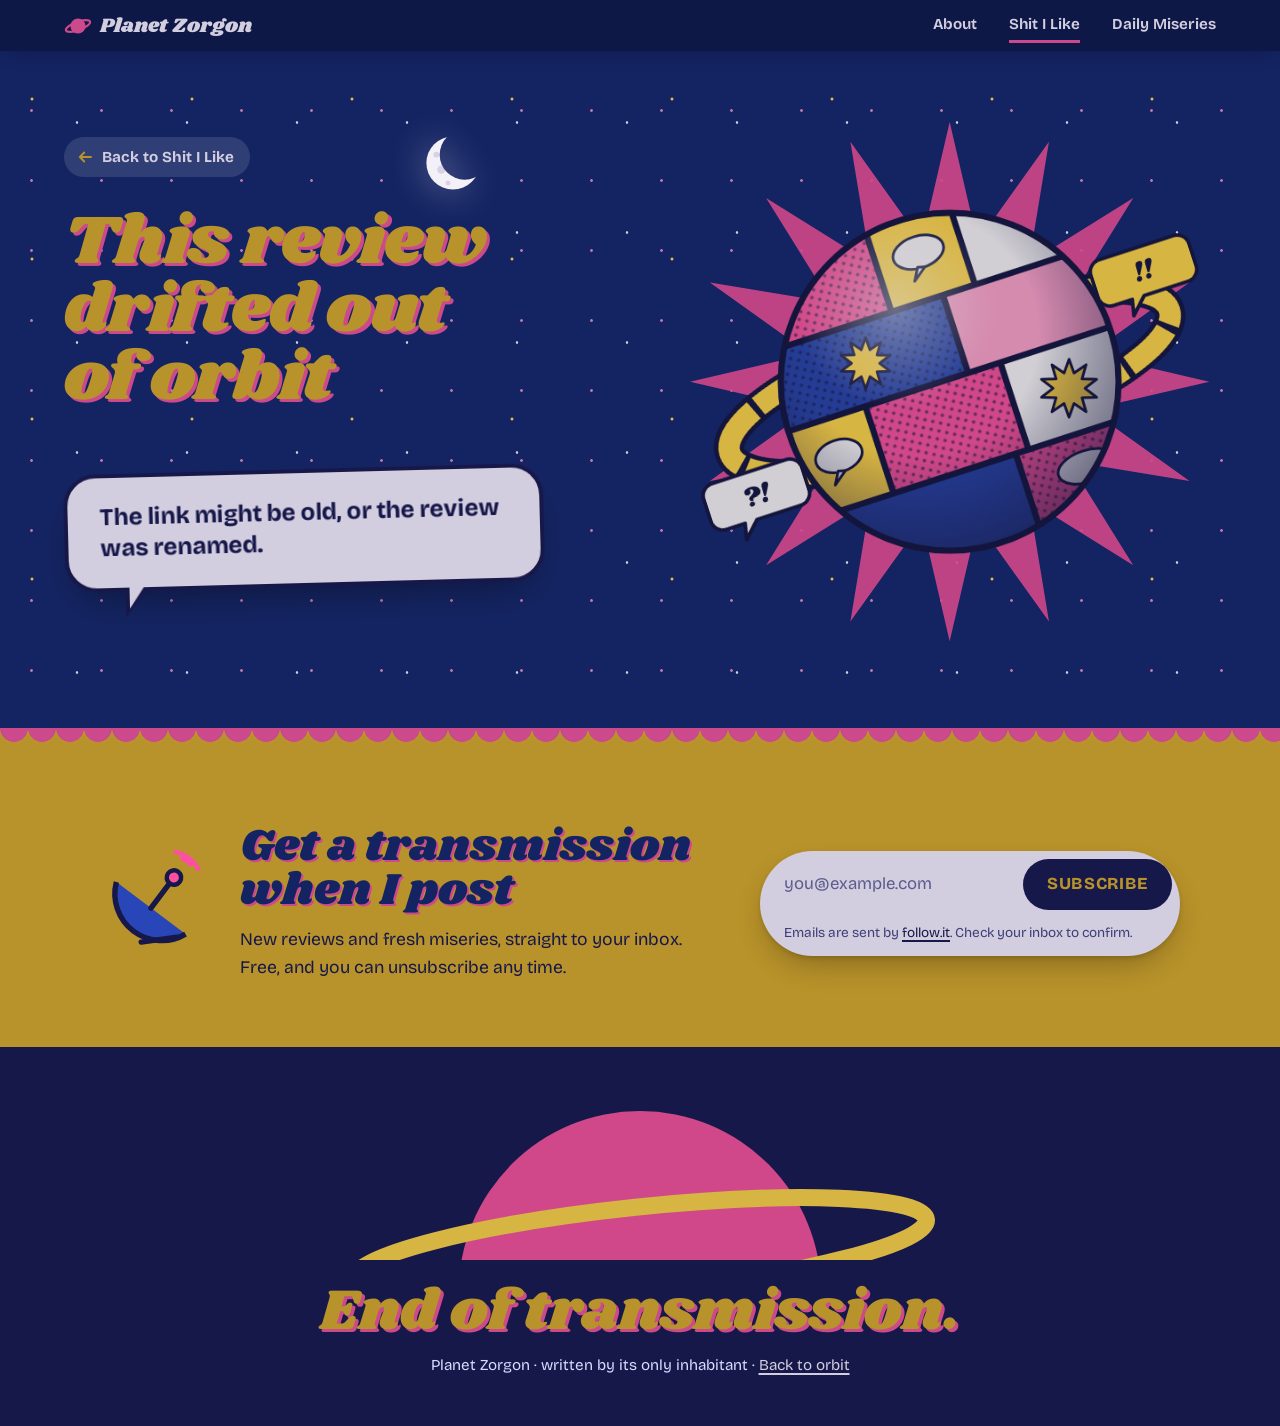
==== commit b4f973f5: "Day/night cycle from the visitor's clock: night palette, stars, moving sun and moon [skip netlify] C" ====
--- a/review.html
+++ b/review.html
@@ -8,6 +8,7 @@
   <meta name="theme-color" content="#2846b8">
   <link rel="icon" href="images/favicon.svg" type="image/svg+xml">
   <link rel="preload" href="fonts/shrikhand.woff2" as="font" type="font/woff2" crossorigin>
+  <script src="daynight.js"></script>
   <link rel="stylesheet" href="styles.css">
 </head>
 <body class="is-review">
--- a/styles.css
+++ b/styles.css
@@ -838,3 +838,51 @@
 .motion .hero__planet .planet, .motion .rv-planet .planet, .motion .sp-planet .planet,
 .motion .hero__copy, .motion .rv-hero__copy, .motion .sp-hero__copy, .motion .hero__sparks, .motion .sp-sky { will-change: transform; }
 .bar__logo { transition: transform .2s linear; }
+
+/* =====================================================================
+   DAY / NIGHT CYCLE (daynight.js sets data-sky on <html> from the visitor's clock)
+   Day keeps the bright inks. Dawn/dusk dim them a step. Night goes deep blue,
+   softer pink and mustard, dimmer paper, with stars. Text contrast stays readable.
+   ===================================================================== */
+html[data-sky="dawn"], html[data-sky="dusk"] {
+  --pink: #f0509e; --pink-lite: #f493c4;
+  --blue: #22389c; --blue-deep: #17277a;
+  --yellow: #ecc23a; --paper: #ebe7f2;
+}
+html[data-sky="night"] {
+  --pink: #cc4a8c; --pink-lite: #dd86b3;
+  --blue: #142463; --blue-deep: #0d1846;
+  --yellow: #b8922a; --paper: #d2cddf;
+}
+body, .hero, .about, .like, .miseries, .signal, .rv-hero, .rv-body, .rv-more, .sp-note, .sp-watch,
+.passport, .print__link, .sheet, .day, .bar.is-scrolled, .about::before, .like::before, .miseries::before {
+  transition: background-color 2s ease, color 2s ease;
+}
+/* night: stars over the blue skies, planets a touch dimmer */
+html[data-sky="night"] .hero,
+html[data-sky="night"] .rv-hero,
+html[data-sky="night"] .miseries {
+  background-image:
+    radial-gradient(circle at 20% 30%, rgba(255, 210, 63, .9) 0 1.1px, transparent 1.8px),
+    radial-gradient(circle at 70% 65%, rgba(255, 255, 255, .8) 0 .9px, transparent 1.6px),
+    radial-gradient(circle at 45% 85%, rgba(232, 137, 187, .8) 0 1px, transparent 1.7px);
+  background-size: 160px 160px, 110px 110px, 70px 70px;
+}
+html[data-sky="night"] .planet, html[data-sky="night"] .foot__planet { filter: brightness(.86) saturate(.9); transition: filter 2s ease; }
+html[data-sky="dawn"] .planet, html[data-sky="dusk"] .planet { filter: brightness(.95); }
+
+/* the sun / moon */
+.sky-body {
+  position: absolute; z-index: 0; pointer-events: none;
+  left: var(--x, 50%); top: var(--y, 20%);
+  width: clamp(54px, 6.5vw, 96px); aspect-ratio: 1;
+  translate: -50% -50%;
+  transition: left 60s linear, top 60s linear;
+}
+.sky-body svg { width: 100%; height: 100%; display: block; overflow: visible; }
+.sky-body--sun { filter: drop-shadow(0 0 22px rgba(255, 210, 63, .55)); }
+.sky-body--moon { filter: drop-shadow(0 0 18px rgba(243, 240, 247, .45)); }
+.motion .sky-body__rays { transform-origin: 50px 50px; transform-box: view-box; animation: rays 40s linear infinite; }
+@keyframes rays { to { transform: rotate(360deg); } }
+.hero > :not(.sky-body):not(.hero__sparks), .rv-hero > :not(.sky-body) { position: relative; z-index: 1; }
+@media (max-width: 860px) { .sky-body { width: 48px; } }
